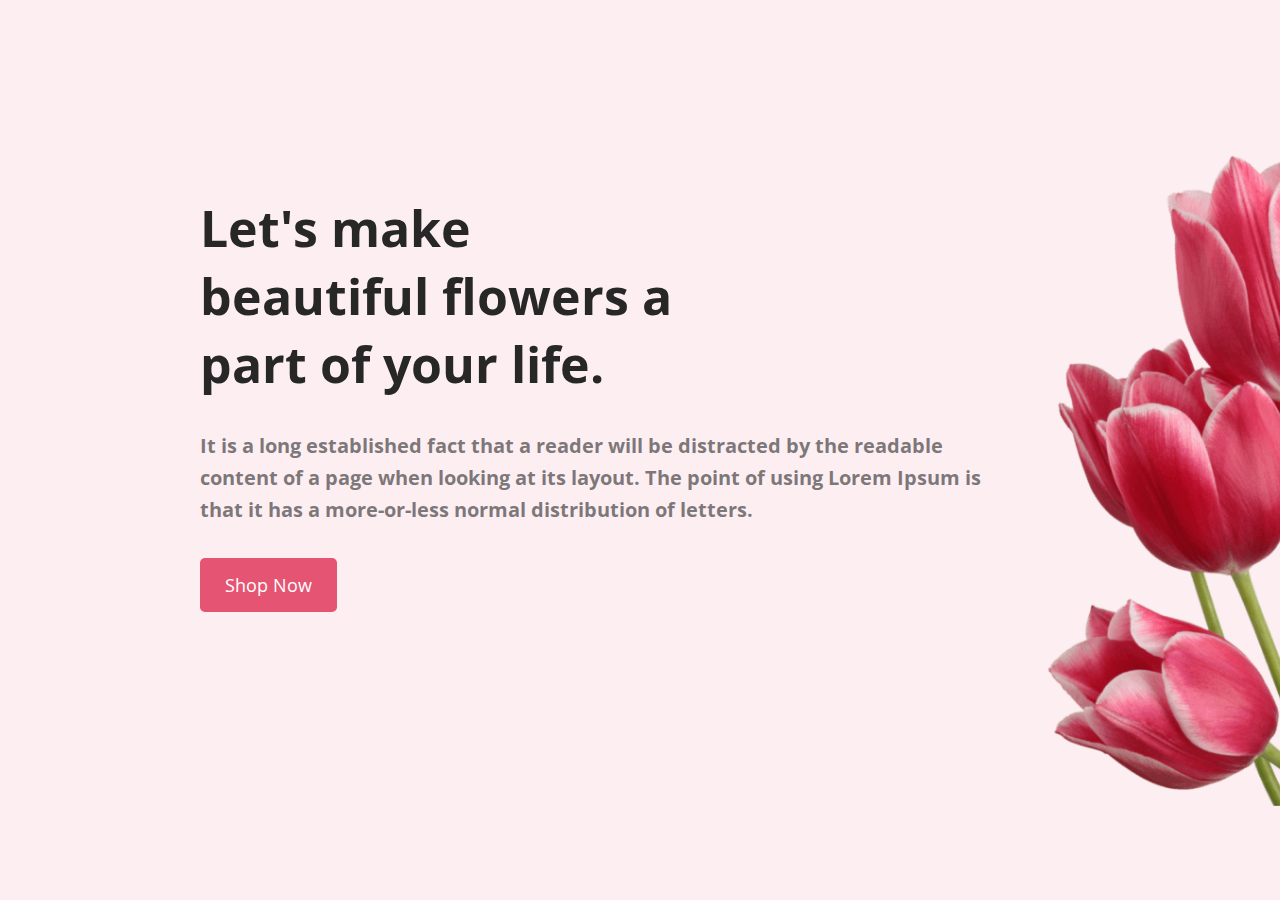
==== index.html @ f92e4cd1 "finished header" ====
<!DOCTYPE html>
<html lang="en">
<head>
    <meta charset="UTF-8">
    <meta name="viewport" content="width=device-width, initial-scale=1.0">
    <title>flower shop</title>
    <!-------css link------->
    <link rel="stylesheet" href="style.css">
    <!----------google font--------->
    <link rel="preconnect" href="https://fonts.googleapis.com">
    <link rel="preconnect" href="https://fonts.gstatic.com" crossorigin>
    <link href="https://fonts.googleapis.com/css2?family=Lato:wght@400;700;900&family=Open+Sans:wght@400;500;700;800&family=Work+Sans:wght@400;500;600;700&display=swap" rel="stylesheet">
</head>
<body>
    <!-------------this is Header sectin------------->
     <header>
       <div class="banner">

           <div class="left-bar">
              <div class="banner-title">
                  <h1>Let's make <br> beautiful flowers a <br> part of your life.</h1>
                  <p class="banner-descrip">
                    It is a long established fact that a reader will be distracted by the readable content of a page when looking at its layout. The point of using Lorem Ipsum is that it has a more-or-less normal distribution of letters.
                  </p>
                  <button class="btn">Shop Now</button>
              </div>
           </div>

           
               <img src="Flower Asset/pngwing 10.png" class="banner-img">
           

       </div>

     </header>
    <!----------------------main section------------->
     <main>

     </main>
   <!-----------------------it's footer-------------->
     <footer>
    
     </footer>
    
</body>
</html>
---- style.css ----
*{
    margin:0;
    padding:0;
    font-family: 'Lato', sans-serif;
    font-family: 'Open Sans', sans-serif;
}
header{
    width: 1820px;
    height: 100vh;
    background: rgba(229, 84, 115, 0.10);
}
.banner{
    display: flex;
    justify-content: space-between;
    align-items: center;
    padding: 0 200px;
}
.banner-title{
    font-size: 25px;
    font-weight: 700;
    color:#272727;
    
}
.banner-descrip{
    font-size: 20px;
    color:#27272799;
    margin-top: 32px;
    margin-bottom:32px;
    line-height: 32px;
}
.btn{
    padding: 15px 25px;
    background-color: #E55473;
    border: none;
    border-radius: 5px;
    font-size: 18px;
    color:#Fff;
}
.banner-img{
    width:600px;
    padding: 50px 0 0 0;
  }
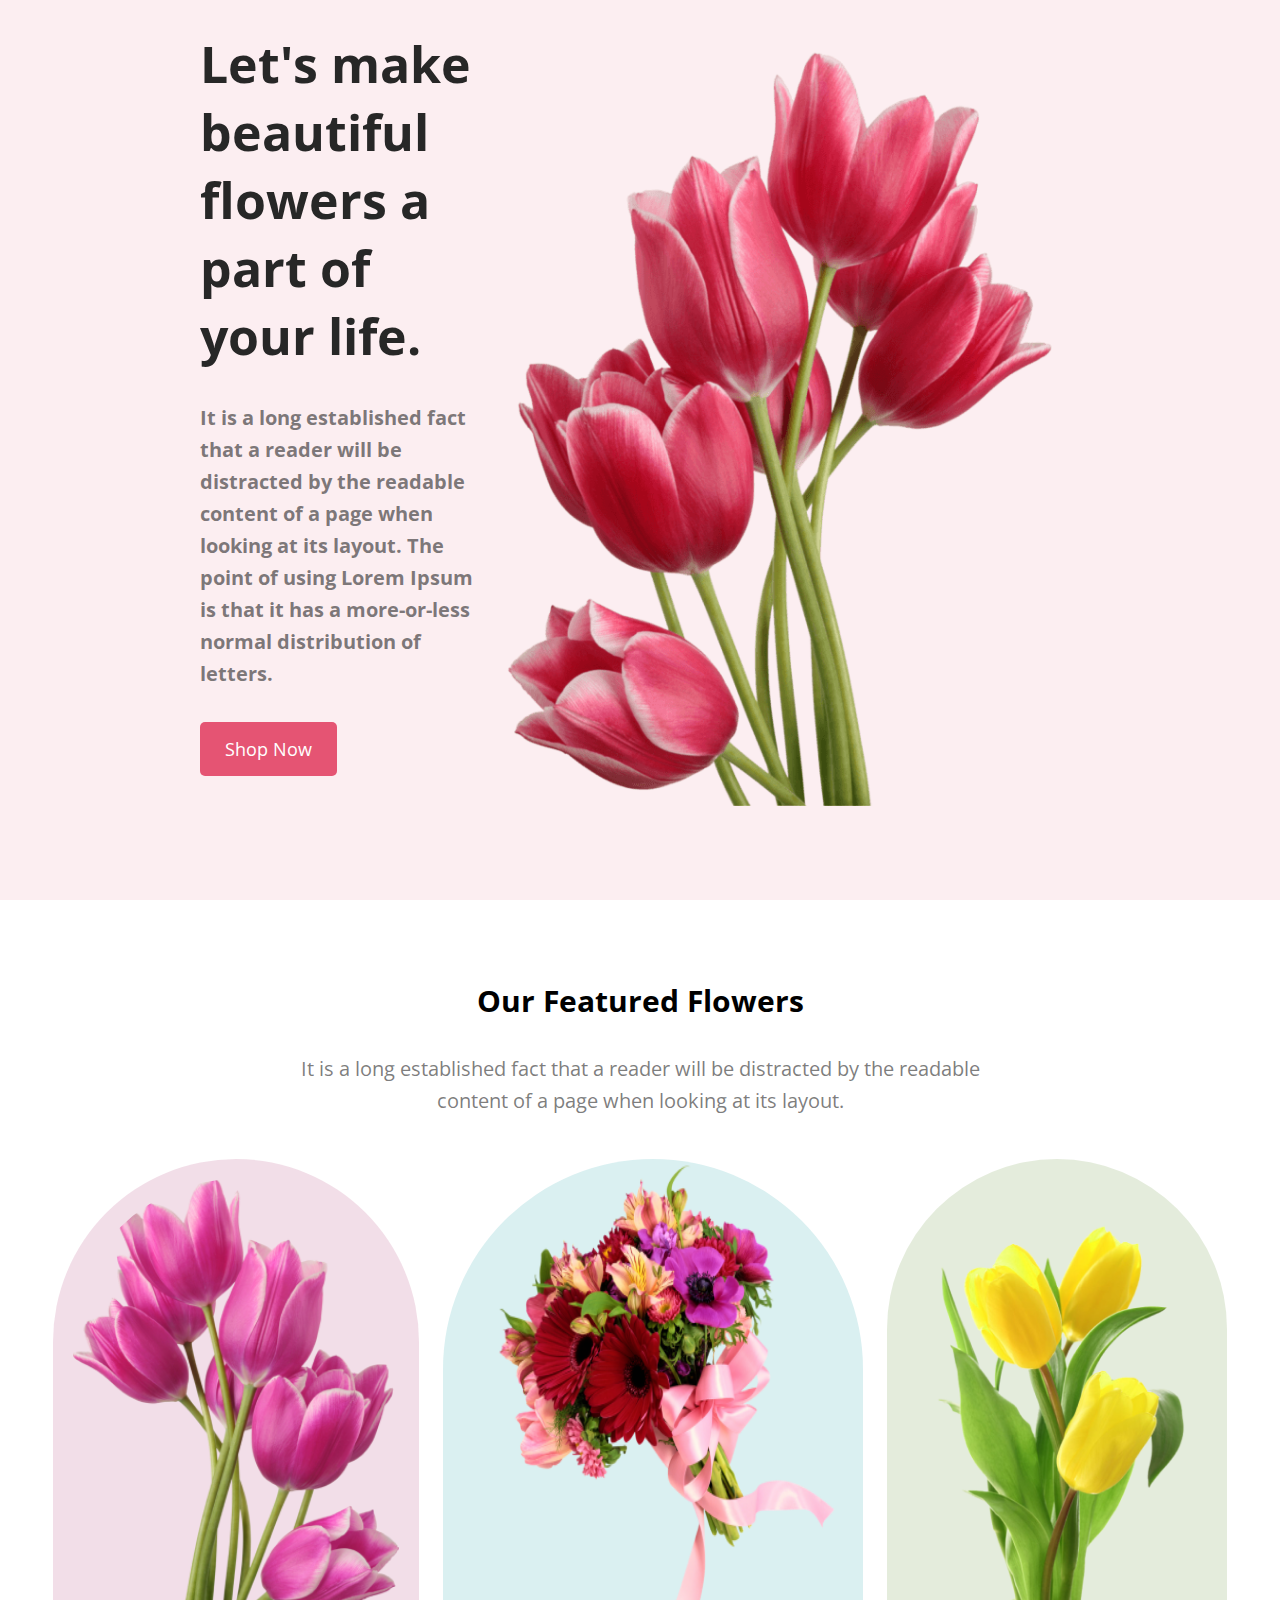
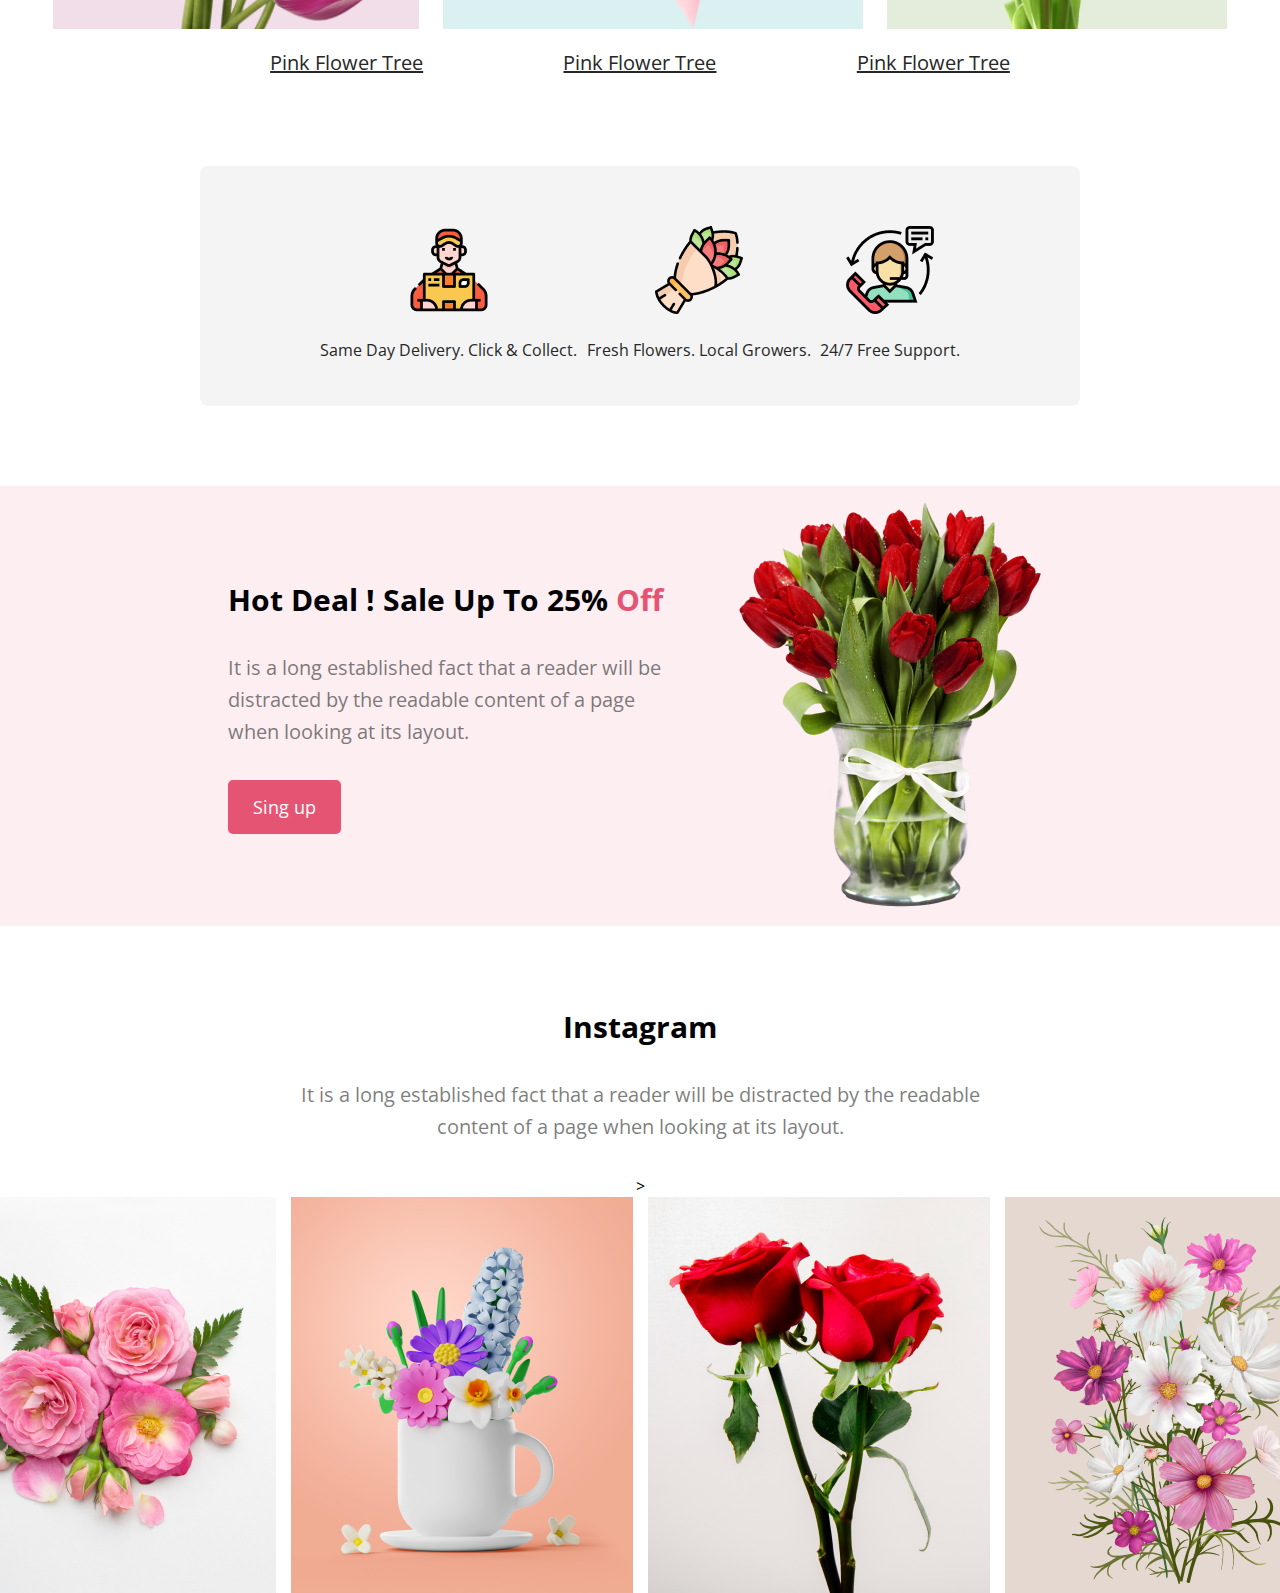
==== commit a950326b: "added instagram section" ====
--- a/index.html
+++ b/index.html
@@ -19,7 +19,7 @@
            <div class="left-bar">
               <div class="banner-title">
                   <h1>Let's make <br> beautiful flowers a <br> part of your life.</h1>
-                  <p class="banner-descrip">
+                  <p class="descrip">
                     It is a long established fact that a reader will be distracted by the readable content of a page when looking at its layout. The point of using Lorem Ipsum is that it has a more-or-less normal distribution of letters.
                   </p>
                   <button class="btn">Shop Now</button>
@@ -35,6 +35,85 @@
      </header>
     <!----------------------main section------------->
      <main>
+        <section class="feature">
+            <div class="feature-bar">
+                <h1 class="title">Our Featured Flowers</h1>
+                <p class="descrip">
+                   It is a long established fact that a reader will be distracted by the readable <br> content of a page when looking at its layout.
+                </p>
+            </div>
+
+            <div class="features">
+             
+                <img src="Flower Asset/pngwing 6.png"   class="features-item-one">
+
+                <img src="Flower Asset/pngwing 5.png"    class="features-item-tow">
+
+                <img src="Flower Asset/pngwing 7.png"   class="features-item-three">
+                
+            </div>
+
+            <div class="ancor">
+                <a href="">Pink Flower Tree</a>
+                <a href="">Pink Flower Tree</a>
+                <a href="">Pink Flower Tree</a>
+            </div>
+            
+        </section>
+
+        <section class="rectungul-box">
+            <div class="rectungule">
+
+                <div class="sub-box">
+                    <div>
+                        <img src="Flower Asset/Group 57.png">
+                        <p class="para">Same Day Delivery. Click & Collect.</p>
+                    </div>
+                    <div>
+                        <img src="Flower Asset/Group 58.png">
+                        <p class="para">Fresh Flowers. Local Growers.</p>
+                    </div>
+                    <div>
+                        <img src="Flower Asset/Group 59.png">
+                        <p class="para">24/7 Free Support.</p>
+                    </div>
+                </div>
+                
+            </div>
+
+        </section>
+
+        <section class="hot">
+             <div class="hot-deal">
+                 <div class="right-bar">
+                    <h1 class="title">Hot Deal ! Sale Up To 25%   <span class="praimery">Off</span> </h1>
+                    <p class="descrip">
+                      It is a long established fact that a reader will be distracted by the readable content of a page when looking at its layout.
+                    </p>
+                    <button class="btn">Sing up</button>
+                 </div>
+                 <img src="Flower Asset/pngwing 8.png">
+             </div>
+             
+        </section>
+
+<!------instragram section------>
+              <section class="insta">
+               <div class="instagram">
+                   <h1 class="title">Instagram</h1>
+                      <p class="descrip">
+                        It is a long established fact that a reader will be distracted by the readable <br> content of a page when looking at its layout.
+                      </p>>
+               </div>
+
+               <div class="img-box">
+                 <img src="Flower Asset/Flower 01.png">
+                 <img src="Flower Asset//Rectangle 5.png">
+                 <img src="Flower Asset/Rectangle 6.png">
+                 <img src="Flower Asset/Rectangle 4.png">
+               </div>
+
+              </section>
 
      </main>
    <!-----------------------it's footer-------------->
--- a/style.css
+++ b/style.css
@@ -5,10 +5,10 @@
     font-family: 'Open Sans', sans-serif;
 }
 header{
-    width: 1820px;
+    width: 100vw;
     height: 100vh;
     background: rgba(229, 84, 115, 0.10);
-}
+ }
 .banner{
     display: flex;
     justify-content: space-between;
@@ -21,7 +21,7 @@
     color:#272727;
     
 }
-.banner-descrip{
+.descrip{
     font-size: 20px;
     color:#27272799;
     margin-top: 32px;
@@ -39,4 +39,110 @@
 .banner-img{
     width:600px;
     padding: 50px 0 0 0;
-  }+  }
+
+/*------------main section------------*/
+
+.feature{
+    margin-top: 80px;
+}
+.feature-bar{
+    text-align: center;
+}
+.title{
+    font-size: 30px;
+    margin-bottom: 15px;
+}
+
+.features{
+    display: flex;
+    justify-content: center;
+    padding: 10px 200px;
+    gap: 24px;
+}
+
+.features-item-one{
+    border-radius: 300px 300px 0px 0px;
+    background: rgba(167, 33, 98, 0.15);
+    padding: 20px 20px 0 20px;
+    width: 380px;
+    height: 450px;
+}
+
+.features-item-tow{
+    border-radius: 300px 300px 0px 0px;
+    background: rgba(5, 151, 160, 0.15);
+    padding-left: 40px;
+    width: 380px;
+    height: 470px;
+}
+
+.features-item-three{
+    border-radius: 300px 300px 0px 0px;
+    background: rgba(71, 125, 17, 0.15); 
+    padding: 20px 20px 0 20px;
+    width: 380px;
+    height: 450px;
+}
+
+.ancor{
+    display: flex;
+    text-align: center;
+    padding: 10px 200px;
+    justify-content: space-around;
+}
+.ancor a{
+    color:#272727;
+    font-size: 20px;
+}
+
+.rectungul-box{
+    margin-top: 80px;
+}
+.rectungule{
+    border-radius: 8px;
+    background: rgba(39, 39, 39, 0.05);
+    
+    margin:10px 200px;
+    
+}
+.sub-box{
+    display: flex;
+    justify-content: space-between;
+    padding: 60px 120px 45px;
+}
+.sub-box div{
+    text-align: center;
+}
+.para{
+    margin-top: 20px;
+    color:#272727;
+}
+.hot{
+    margin-top: 80px;
+    background: rgba(229, 84, 115, 0.10);
+}
+.hot-deal{
+    display: flex;
+    justify-content: space-around;
+    padding: 10px 200px;
+    align-items: center;
+}
+.right-bar{
+    width: 450px;
+
+}
+.praimery{
+  color:#E55473;
+}
+.insta{
+ margin-top: 80px;
+}
+.instagram{
+ text-align: center;
+}
+.img-box{
+    display: flex;
+    justify-content: center;
+    gap:15px;
+}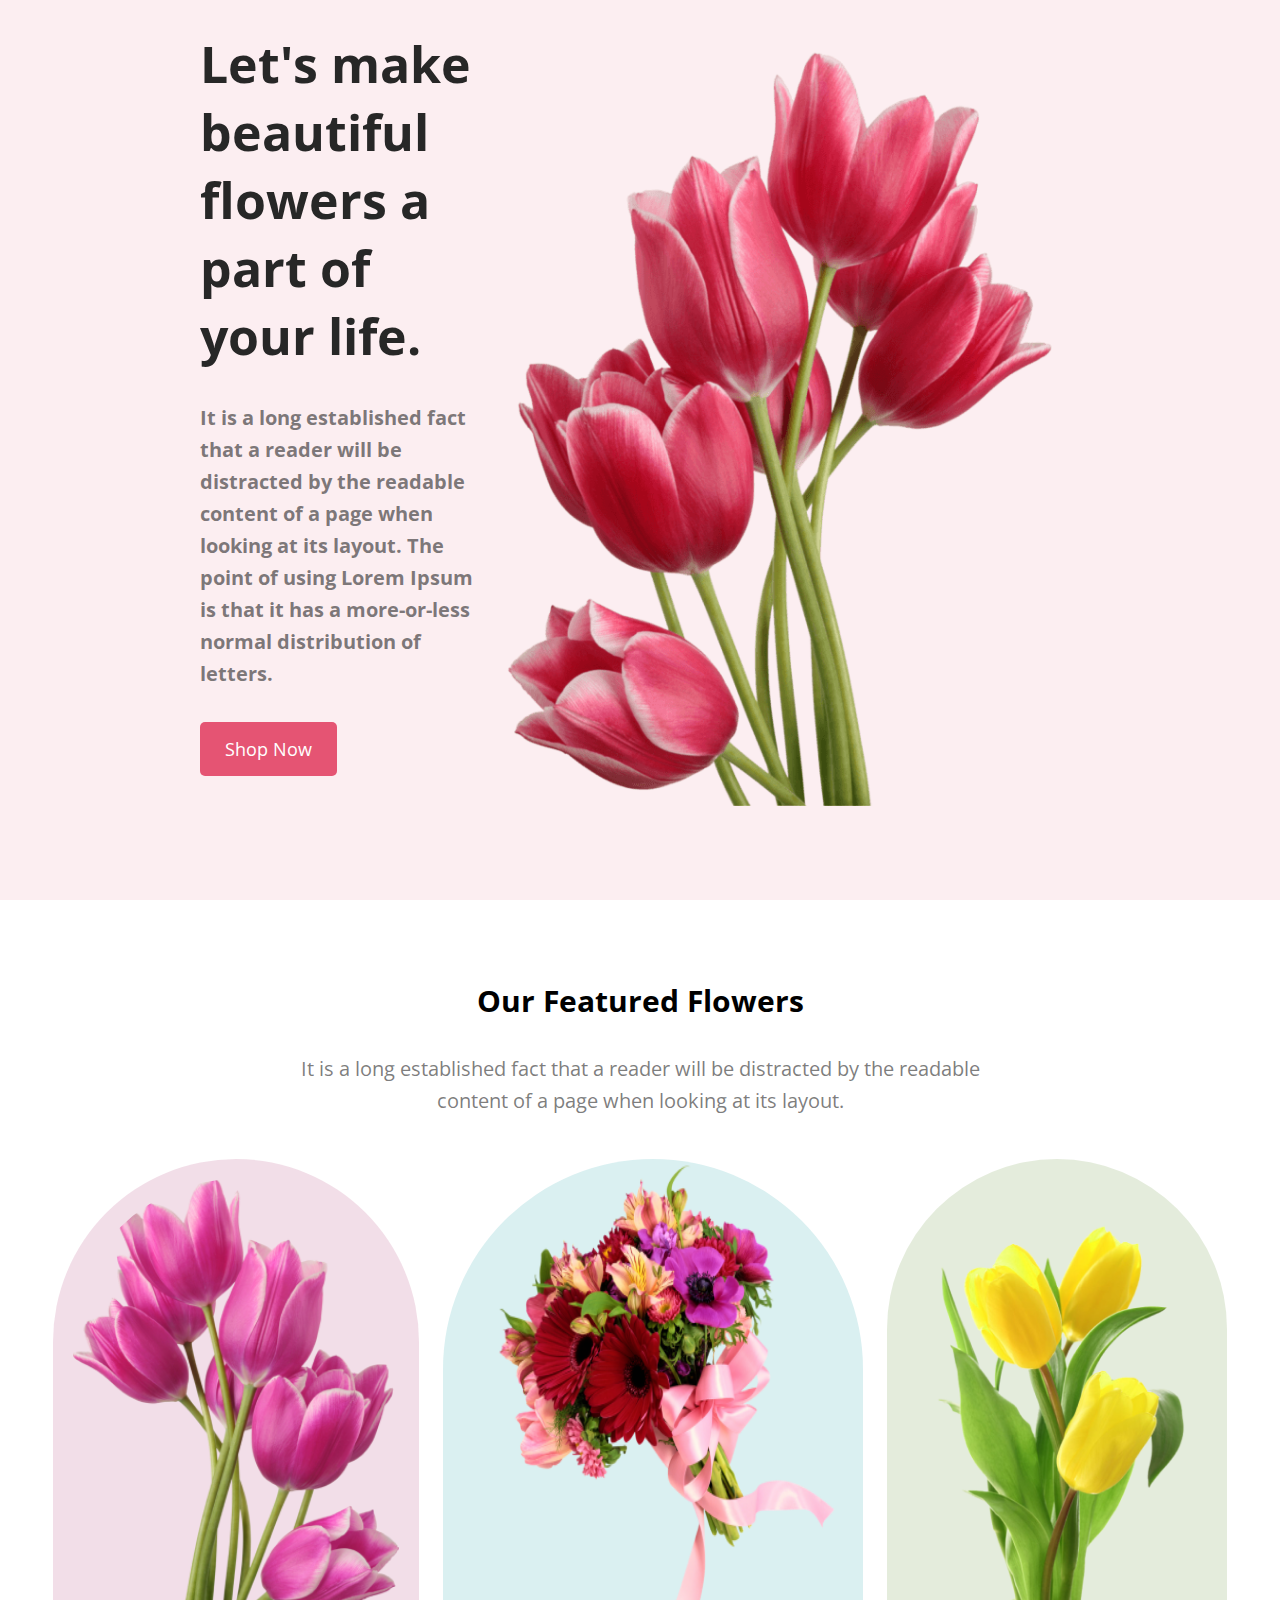
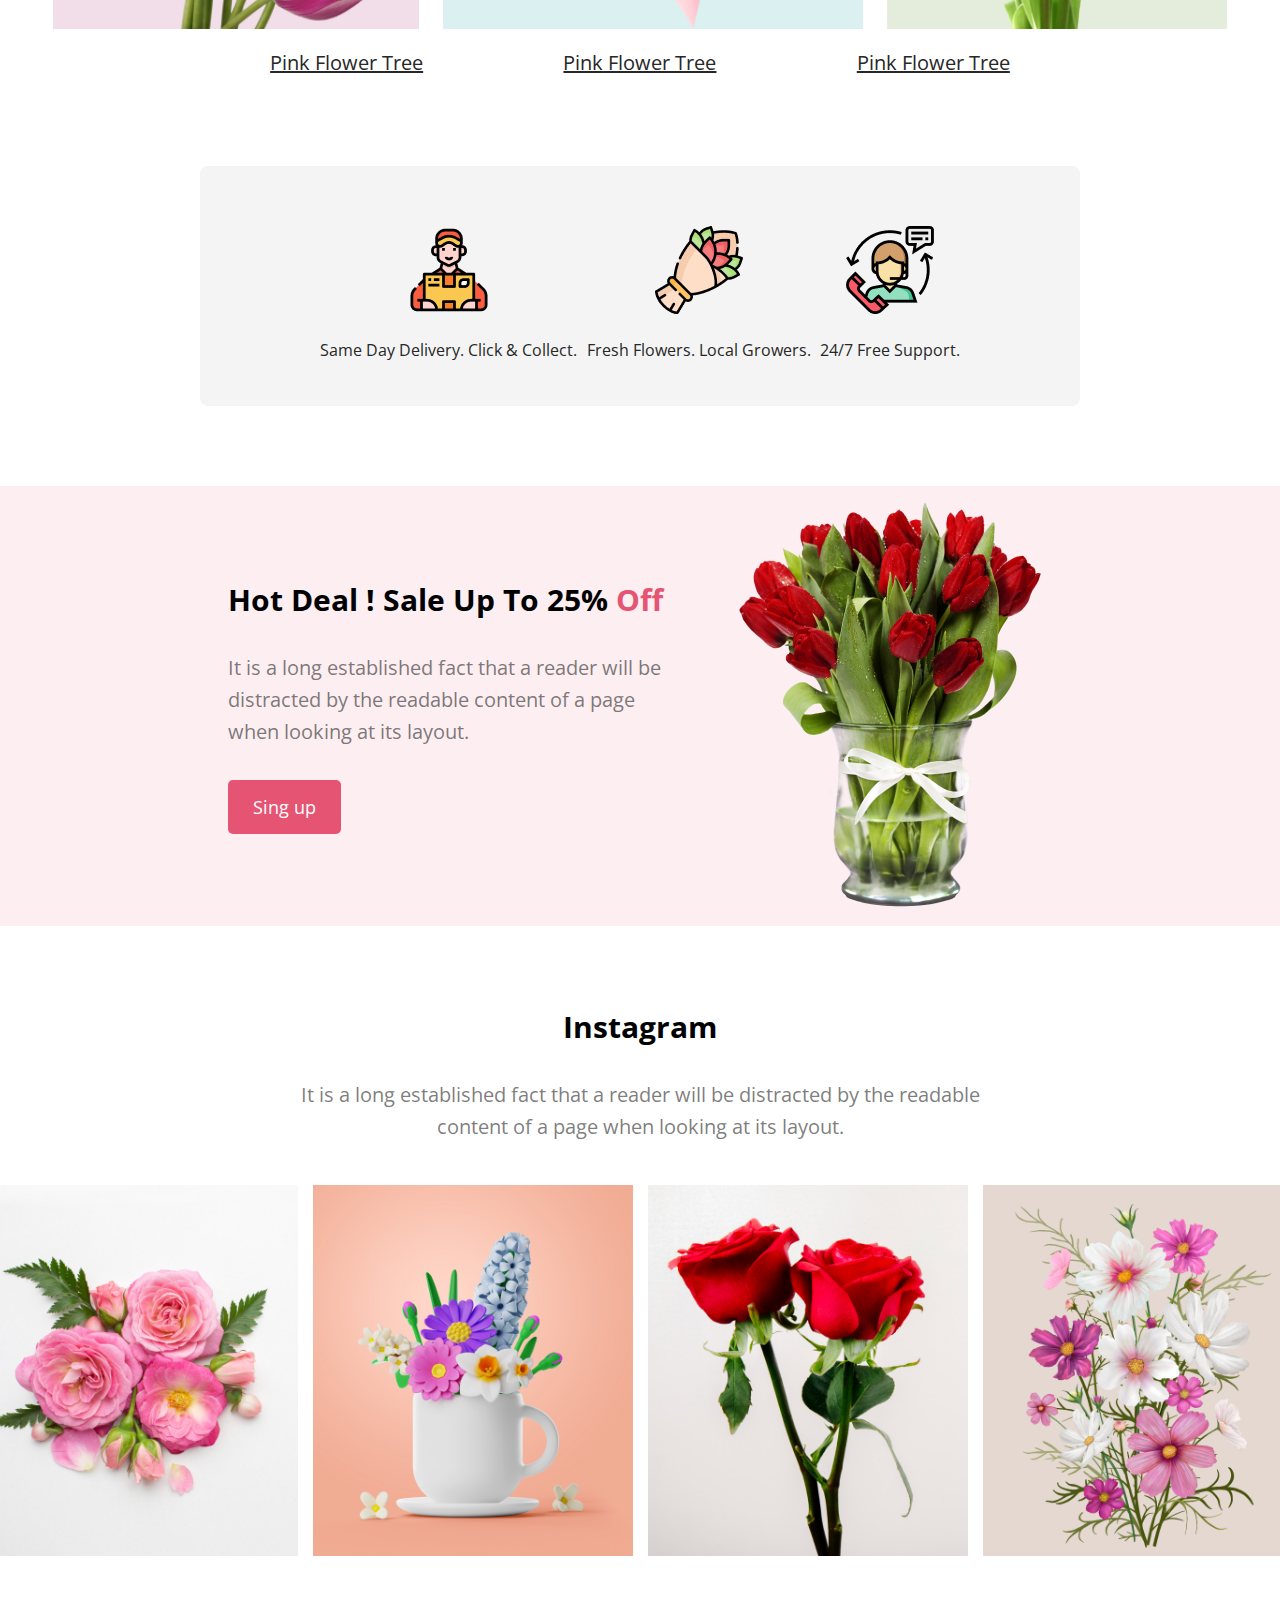
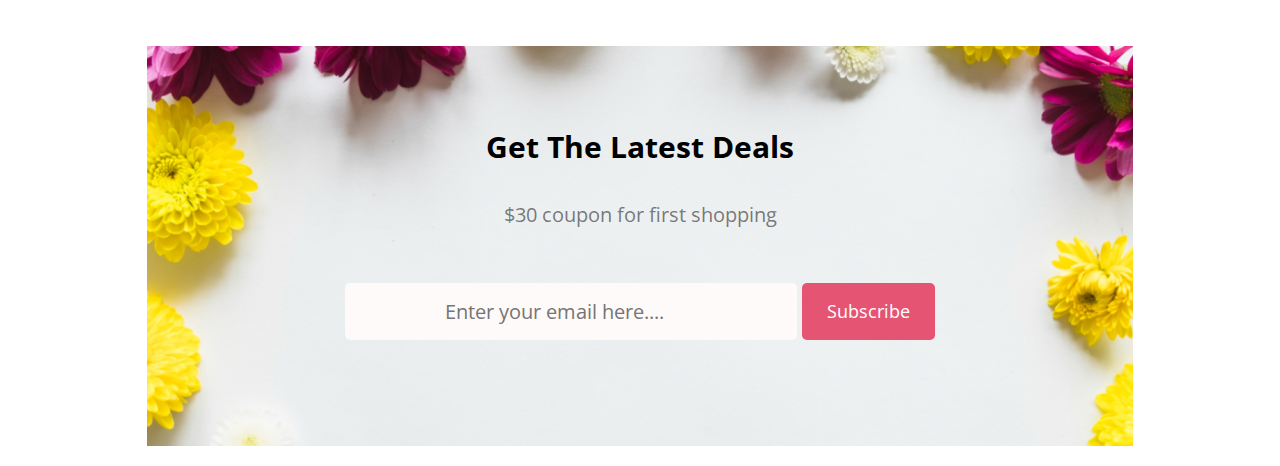
==== commit 61475c12: "added subscribe section" ====
--- a/index.html
+++ b/index.html
@@ -103,7 +103,7 @@
                    <h1 class="title">Instagram</h1>
                       <p class="descrip">
                         It is a long established fact that a reader will be distracted by the readable <br> content of a page when looking at its layout.
-                      </p>>
+                      </p>
                </div>
 
                <div class="img-box">
@@ -115,6 +115,26 @@
 
               </section>
 
+
+        <section class="subscribe">
+            <div class="subs">
+                <div class="latest">
+                       <h1 class="title">Get The Latest Deals</h1>
+                       <p class="descrip">
+                        $30 coupon for first shopping
+                       </p>
+                </div>
+
+                <div class="input-group">
+                    <input type="email" placeholder="Enter your email here....">
+                    <button class="btn" type="submit">Subscribe</button>
+                </div>
+               
+            </div>
+
+
+        </section>
+
      </main>
    <!-----------------------it's footer-------------->
      <footer>
--- a/style.css
+++ b/style.css
@@ -144,5 +144,39 @@
 .img-box{
     display: flex;
     justify-content: center;
+    padding: 10px 200px;
     gap:15px;
+}
+.img-box img{
+    width: 320px;
+}
+
+.subscribe{
+    margin-top: 80px;
+}
+.subs{
+    width: 77%;
+    height: 400px;
+    background-image: url('./Flower Asset/Rectangle 9.png') ;
+    background-repeat: no-repeat;
+    background-position: center;
+    background-size: cover;
+    margin: 20px auto;
+}
+.latest{
+    padding:80px 20px 20px;
+    text-align: center;
+}
+.input-group{
+  display: flex;
+  gap: 5px;
+  justify-content: center;
+}
+.input-group input{
+  background-color: #fffafa;
+  padding: 15px 100px;
+  font-size: 20px;
+  color:#272727;
+  border: none;
+  border-radius: 5px;
 }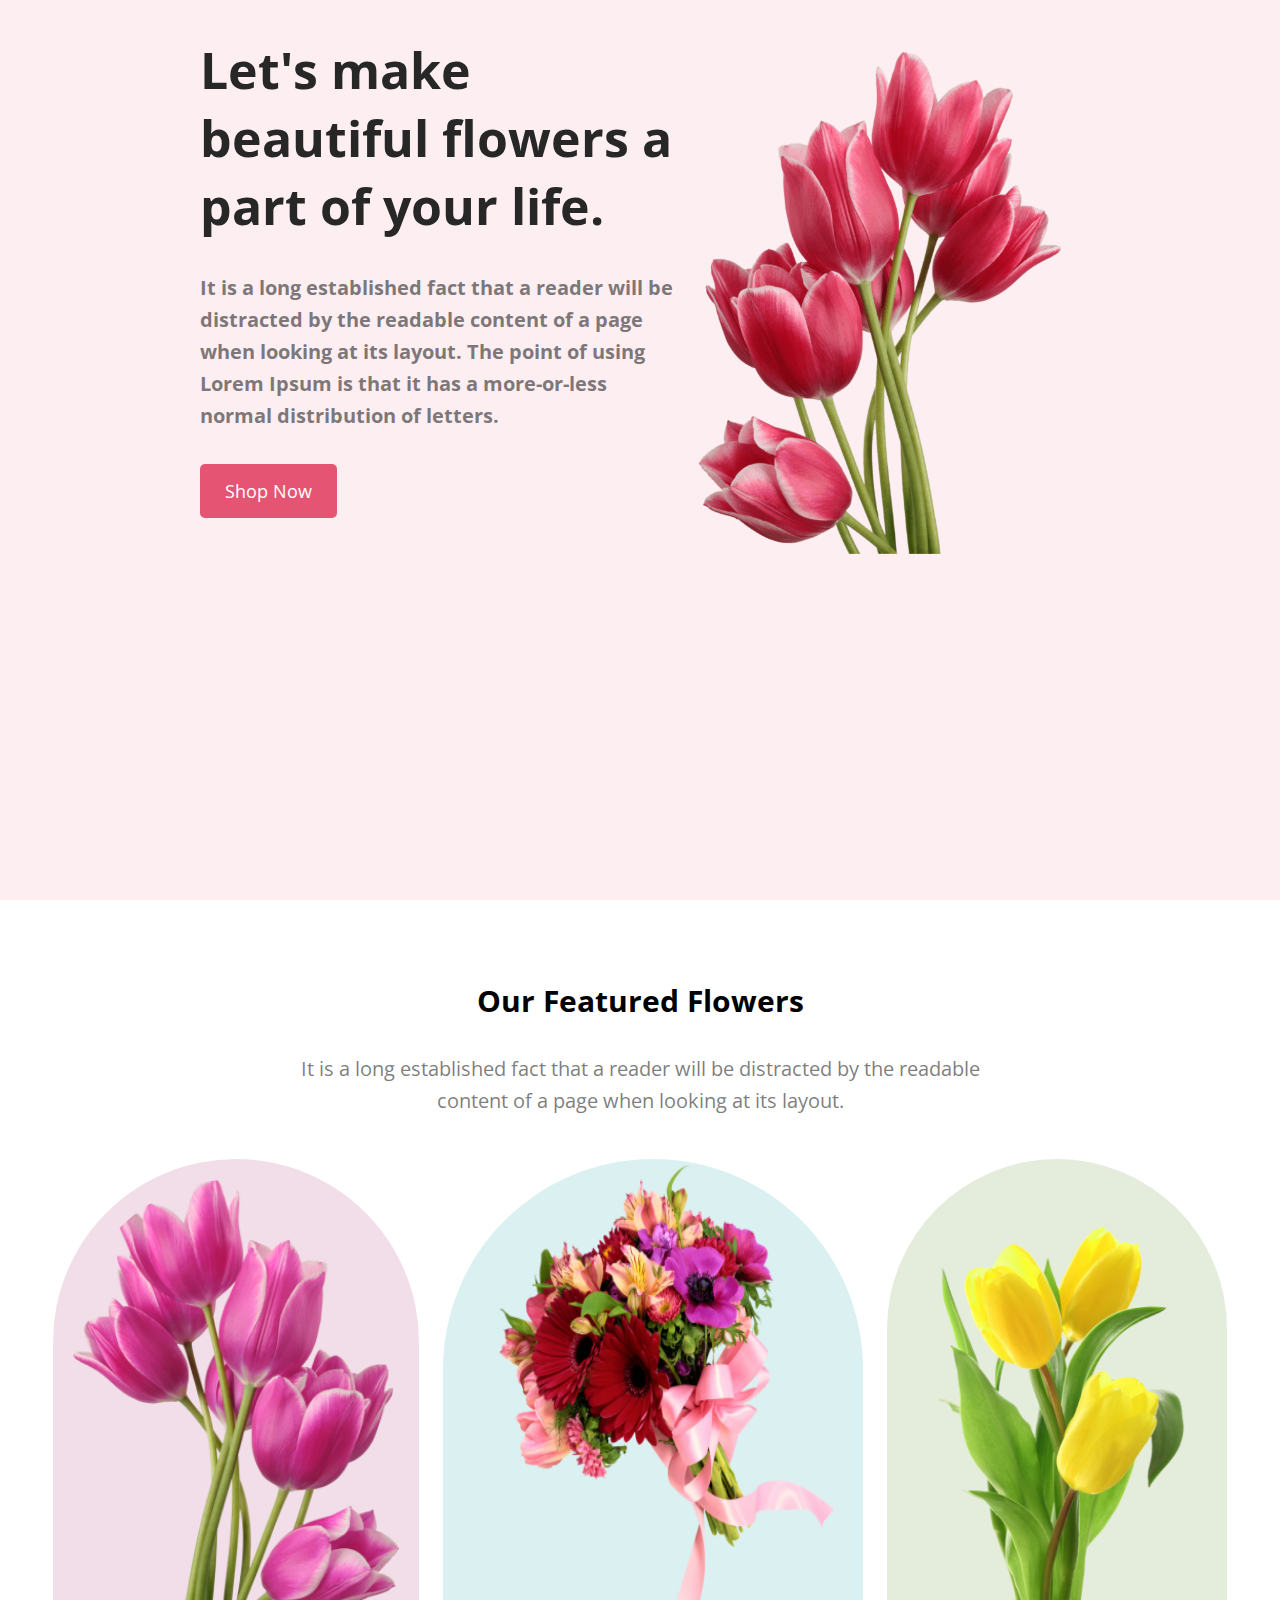
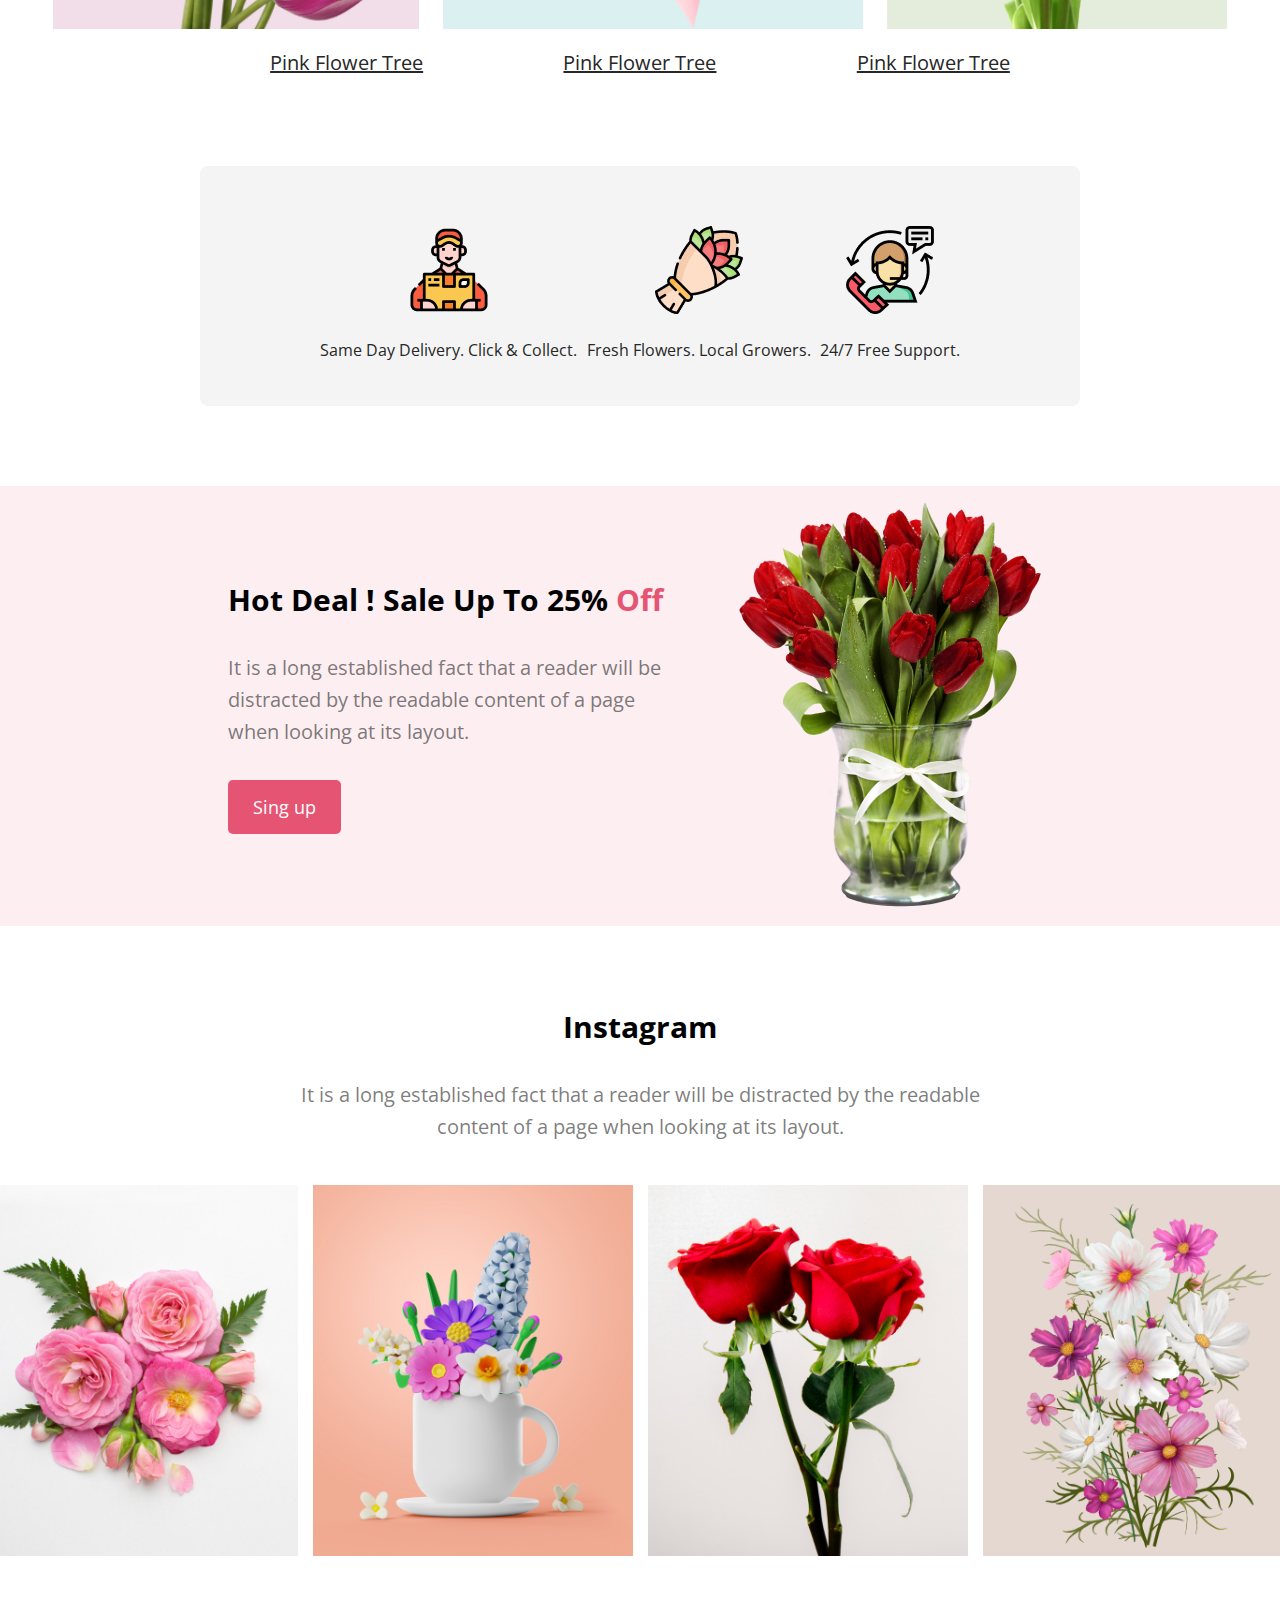
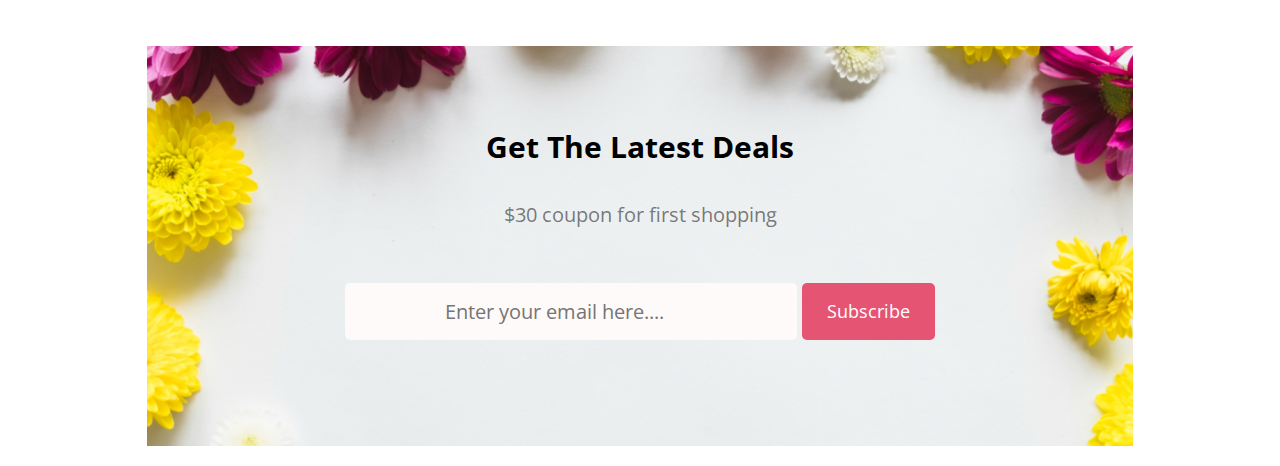
==== commit 0f4e1e64: "review" ====
--- a/index.html
+++ b/index.html
@@ -16,7 +16,7 @@
      <header>
        <div class="banner">
 
-           <div class="left-bar">
+           
               <div class="banner-title">
                   <h1>Let's make <br> beautiful flowers a <br> part of your life.</h1>
                   <p class="descrip">
@@ -24,7 +24,7 @@
                   </p>
                   <button class="btn">Shop Now</button>
               </div>
-           </div>
+           
 
            
                <img src="Flower Asset/pngwing 10.png" class="banner-img">
@@ -98,22 +98,22 @@
         </section>
 
 <!------instragram section------>
-              <section class="insta">
-               <div class="instagram">
-                   <h1 class="title">Instagram</h1>
-                      <p class="descrip">
-                        It is a long established fact that a reader will be distracted by the readable <br> content of a page when looking at its layout.
-                      </p>
-               </div>
+<section class="insta">
+    <div class="instagram">
+        <h1 class="title">Instagram</h1>
+           <p class="descrip">
+             It is a long established fact that a reader will be distracted by the readable <br> content of a page when looking at its layout.
+           </p>
+    </div>
 
-               <div class="img-box">
-                 <img src="Flower Asset/Flower 01.png">
-                 <img src="Flower Asset//Rectangle 5.png">
-                 <img src="Flower Asset/Rectangle 6.png">
-                 <img src="Flower Asset/Rectangle 4.png">
-               </div>
+    <div class="img-box">
+      <img src="Flower Asset/Flower 01.png">
+      <img src="Flower Asset//Rectangle 5.png">
+      <img src="Flower Asset/Rectangle 6.png">
+      <img src="Flower Asset/Rectangle 4.png">
+    </div>
 
-              </section>
+   </section>
 
 
         <section class="subscribe">
--- a/style.css
+++ b/style.css
@@ -10,6 +10,7 @@
     background: rgba(229, 84, 115, 0.10);
  }
 .banner{
+   
     display: flex;
     justify-content: space-between;
     align-items: center;
@@ -37,7 +38,7 @@
     color:#Fff;
 }
 .banner-img{
-    width:600px;
+    width:400px;
     padding: 50px 0 0 0;
   }
 
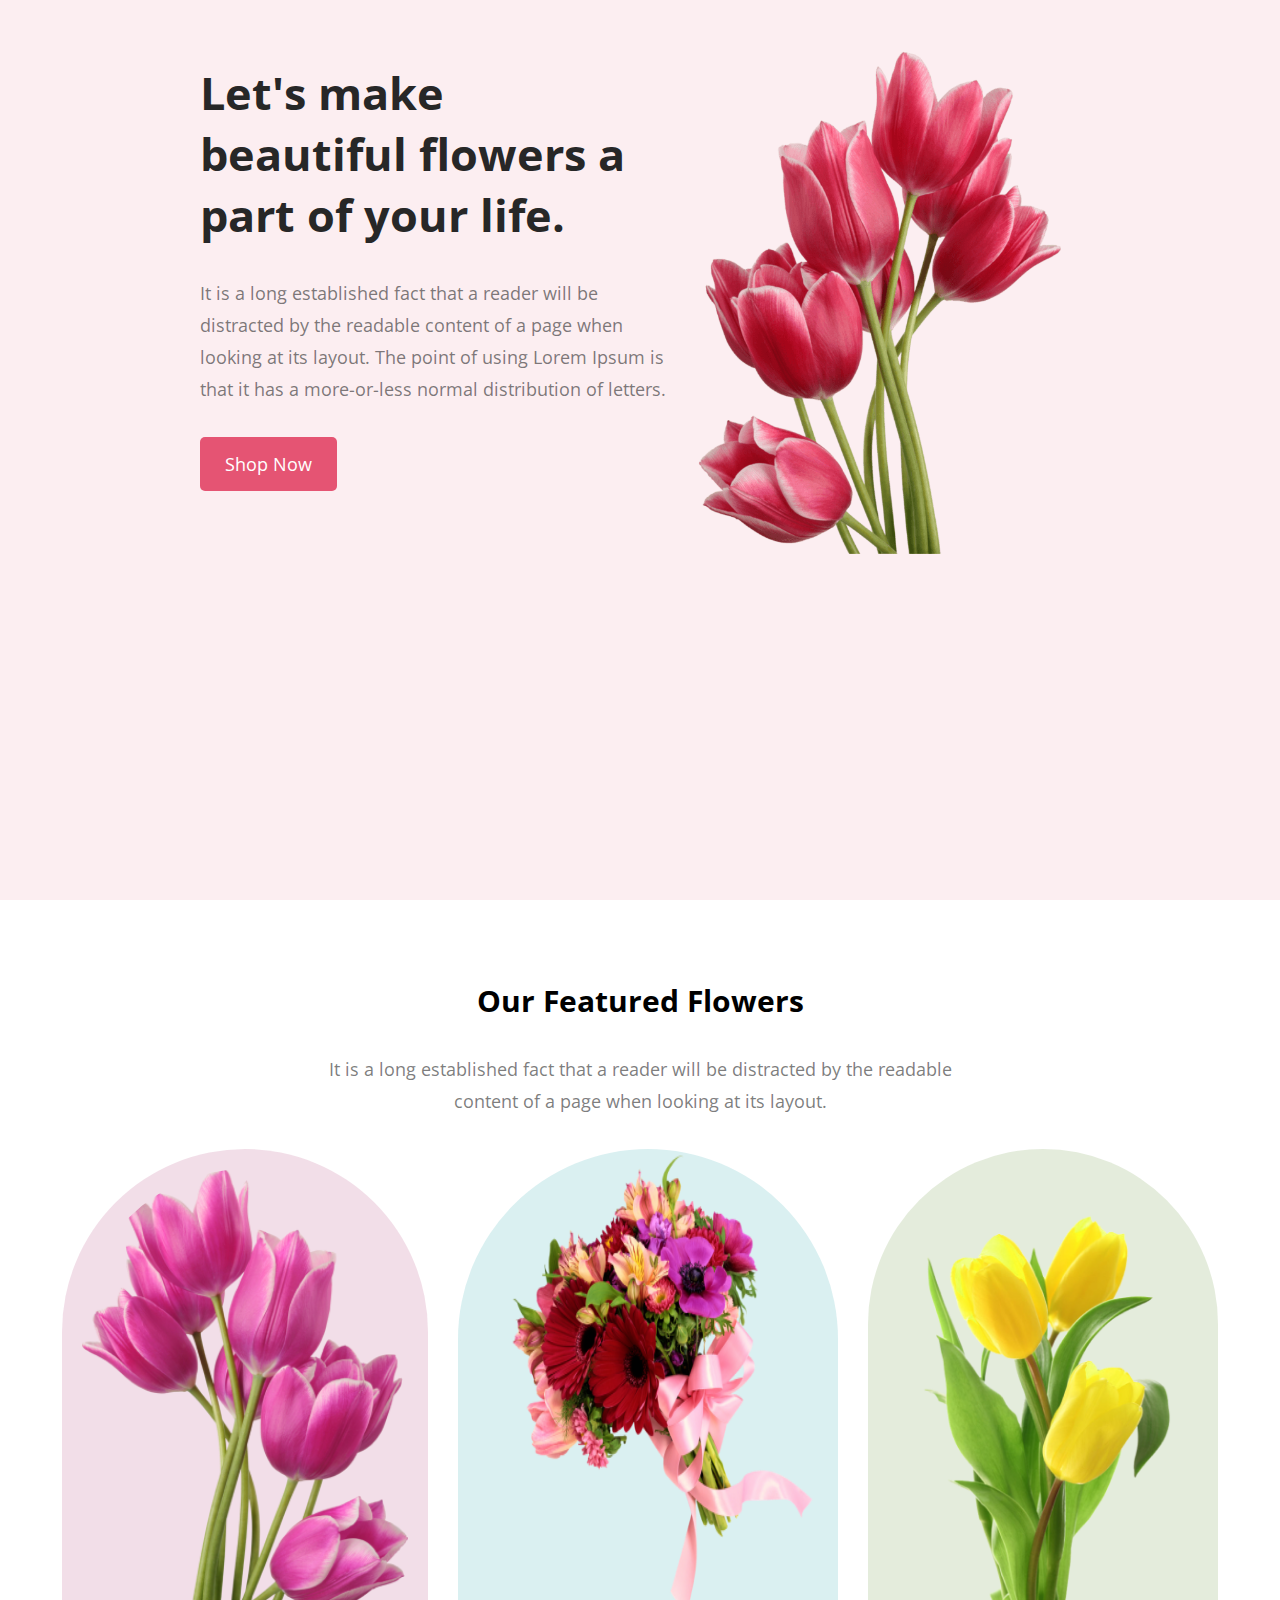
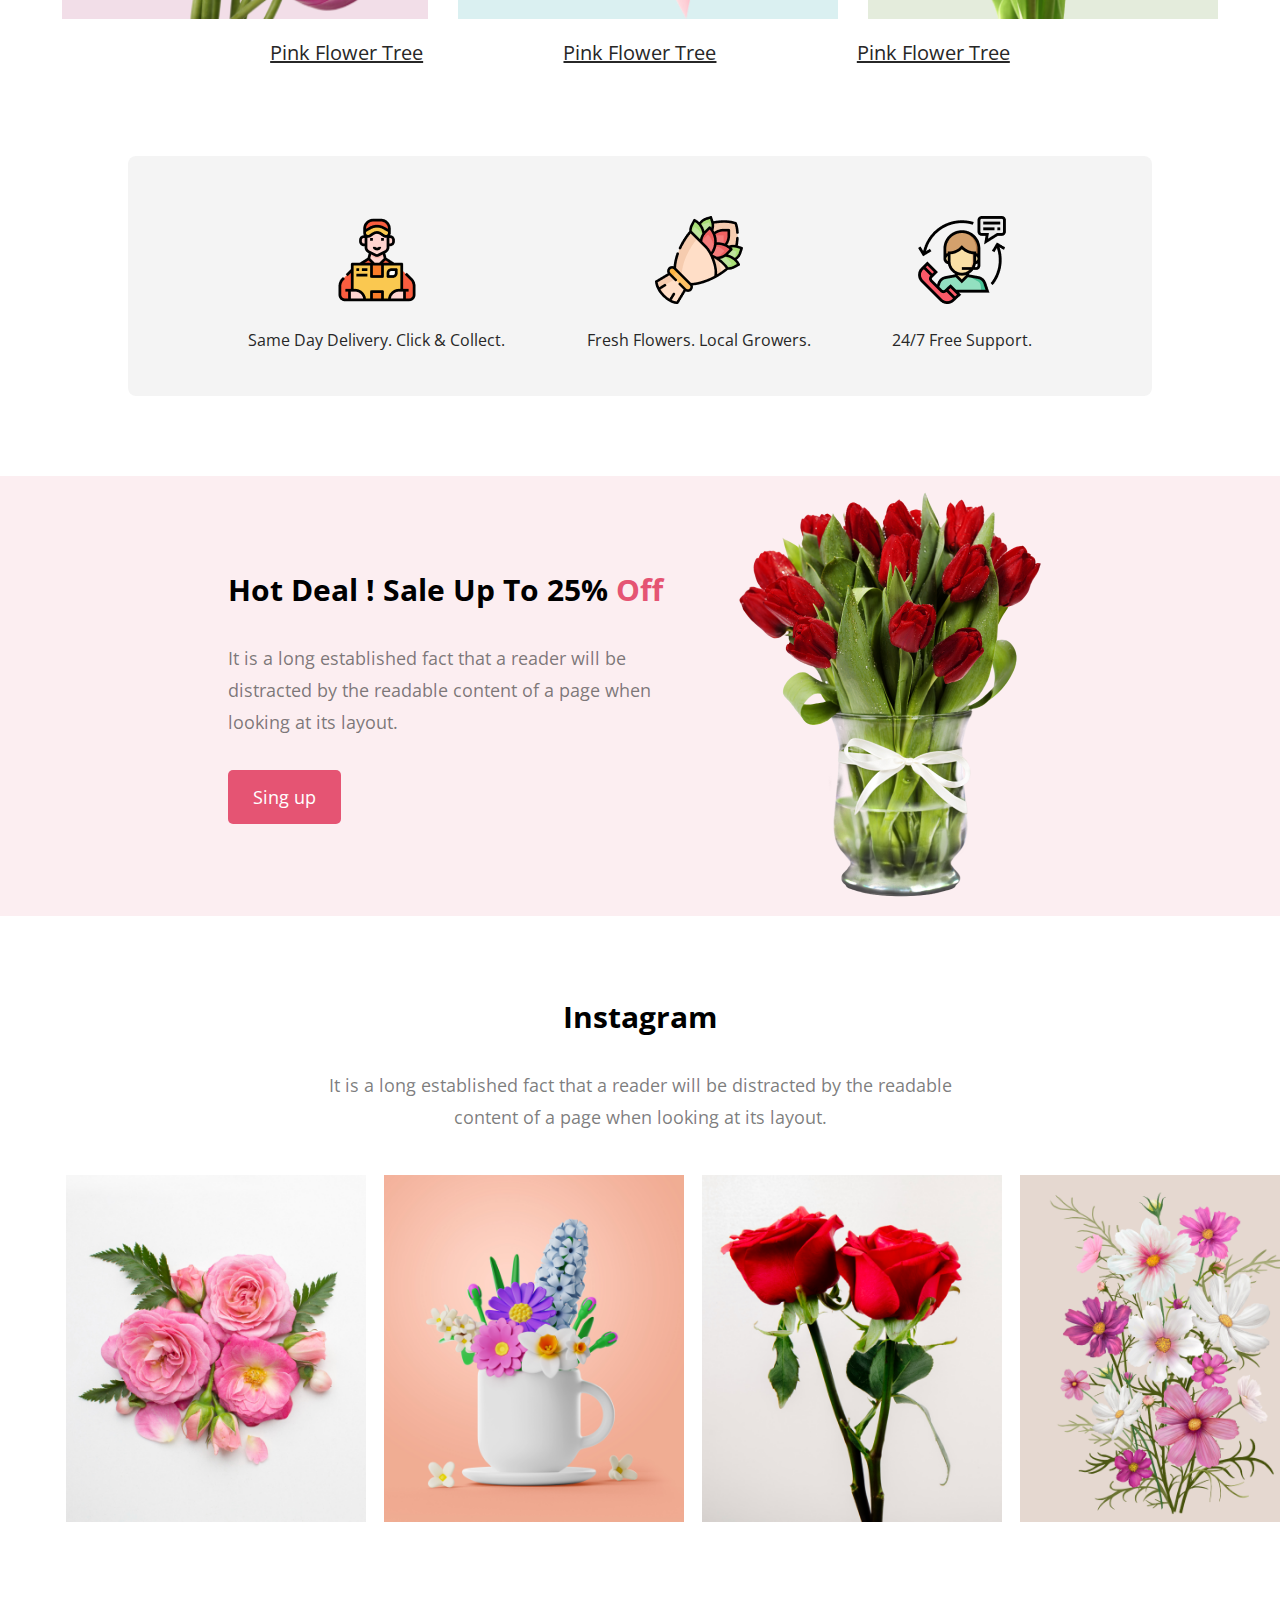
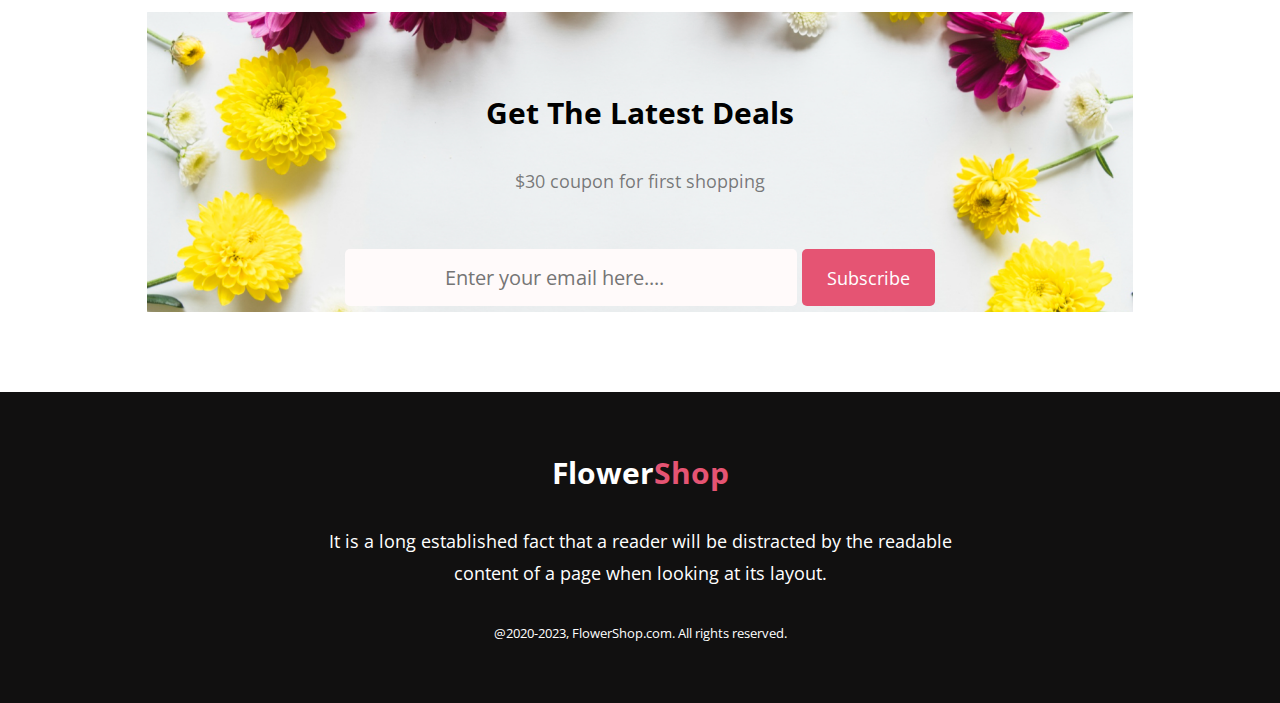
==== commit 403c5c2c: "compilete" ====
--- a/index.html
+++ b/index.html
@@ -138,6 +138,17 @@
      </main>
    <!-----------------------it's footer-------------->
      <footer>
+
+        <div class="foot">
+              <h2 class="title">
+                Flower<span class="praimery">Shop</span></h2>
+                
+                <p class="descrip foot-desc">
+                    It is a long established fact that a reader will be distracted by the readable <br> content of a page when looking at its layout.
+                </p>
+
+                <small>@2020-2023, FlowerShop.com. All rights reserved. </small>
+        </div>
     
      </footer>
     
--- a/style.css
+++ b/style.css
@@ -5,7 +5,7 @@
     font-family: 'Open Sans', sans-serif;
 }
 header{
-    width: 100vw;
+    width:100vw;
     height: 100vh;
     background: rgba(229, 84, 115, 0.10);
  }
@@ -17,13 +17,15 @@
     padding: 0 200px;
 }
 .banner-title{
-    font-size: 25px;
+    width: 500px;
+}
+.banner-title h1{
+    font-size: 45px;
     font-weight: 700;
     color:#272727;
-    
 }
 .descrip{
-    font-size: 20px;
+    font-size: 18px;
     color:#27272799;
     margin-top: 32px;
     margin-bottom:32px;
@@ -41,6 +43,7 @@
     width:400px;
     padding: 50px 0 0 0;
   }
+  
 
 /*------------main section------------*/
 
@@ -56,17 +59,18 @@
 }
 
 .features{
-    display: flex;
+    width: 80%;
+    display: flex; 
     justify-content: center;
-    padding: 10px 200px;
-    gap: 24px;
+    gap: 30px;
+    margin:10px auto;
 }
 
 .features-item-one{
     border-radius: 300px 300px 0px 0px;
     background: rgba(167, 33, 98, 0.15);
     padding: 20px 20px 0 20px;
-    width: 380px;
+    width: 340px;
     height: 450px;
 }
 
@@ -74,15 +78,15 @@
     border-radius: 300px 300px 0px 0px;
     background: rgba(5, 151, 160, 0.15);
     padding-left: 40px;
-    width: 380px;
+    width: 340px;
     height: 470px;
 }
 
 .features-item-three{
     border-radius: 300px 300px 0px 0px;
     background: rgba(71, 125, 17, 0.15); 
-    padding: 20px 20px 0 20px;
-    width: 380px;
+    padding: 20px 25px 0 25px;
+    width: 340px;
     height: 450px;
 }
 
@@ -103,8 +107,8 @@
 .rectungule{
     border-radius: 8px;
     background: rgba(39, 39, 39, 0.05);
-    
-    margin:10px 200px;
+    width: 80%;
+    margin:10px auto;
     
 }
 .sub-box{
@@ -143,13 +147,15 @@
  text-align: center;
 }
 .img-box{
+    width: 77%;
     display: flex;
     justify-content: center;
     padding: 10px 200px;
-    gap:15px;
+    gap:18px;
+    margin: 0 auto;
 }
 .img-box img{
-    width: 320px;
+    width: 300px;
 }
 
 .subscribe{
@@ -157,7 +163,7 @@
 }
 .subs{
     width: 77%;
-    height: 400px;
+    height: 300px;
     background-image: url('./Flower Asset/Rectangle 9.png') ;
     background-repeat: no-repeat;
     background-position: center;
@@ -180,4 +186,17 @@
   color:#272727;
   border: none;
   border-radius: 5px;
+}
+
+footer{
+    margin-top: 80px;
+    background-color: #111010;
+    color:#fff;
+    padding: 60px 10px;
+}
+.foot-desc{
+    color:#fff;
+}
+.foot{
+    text-align: center;
 }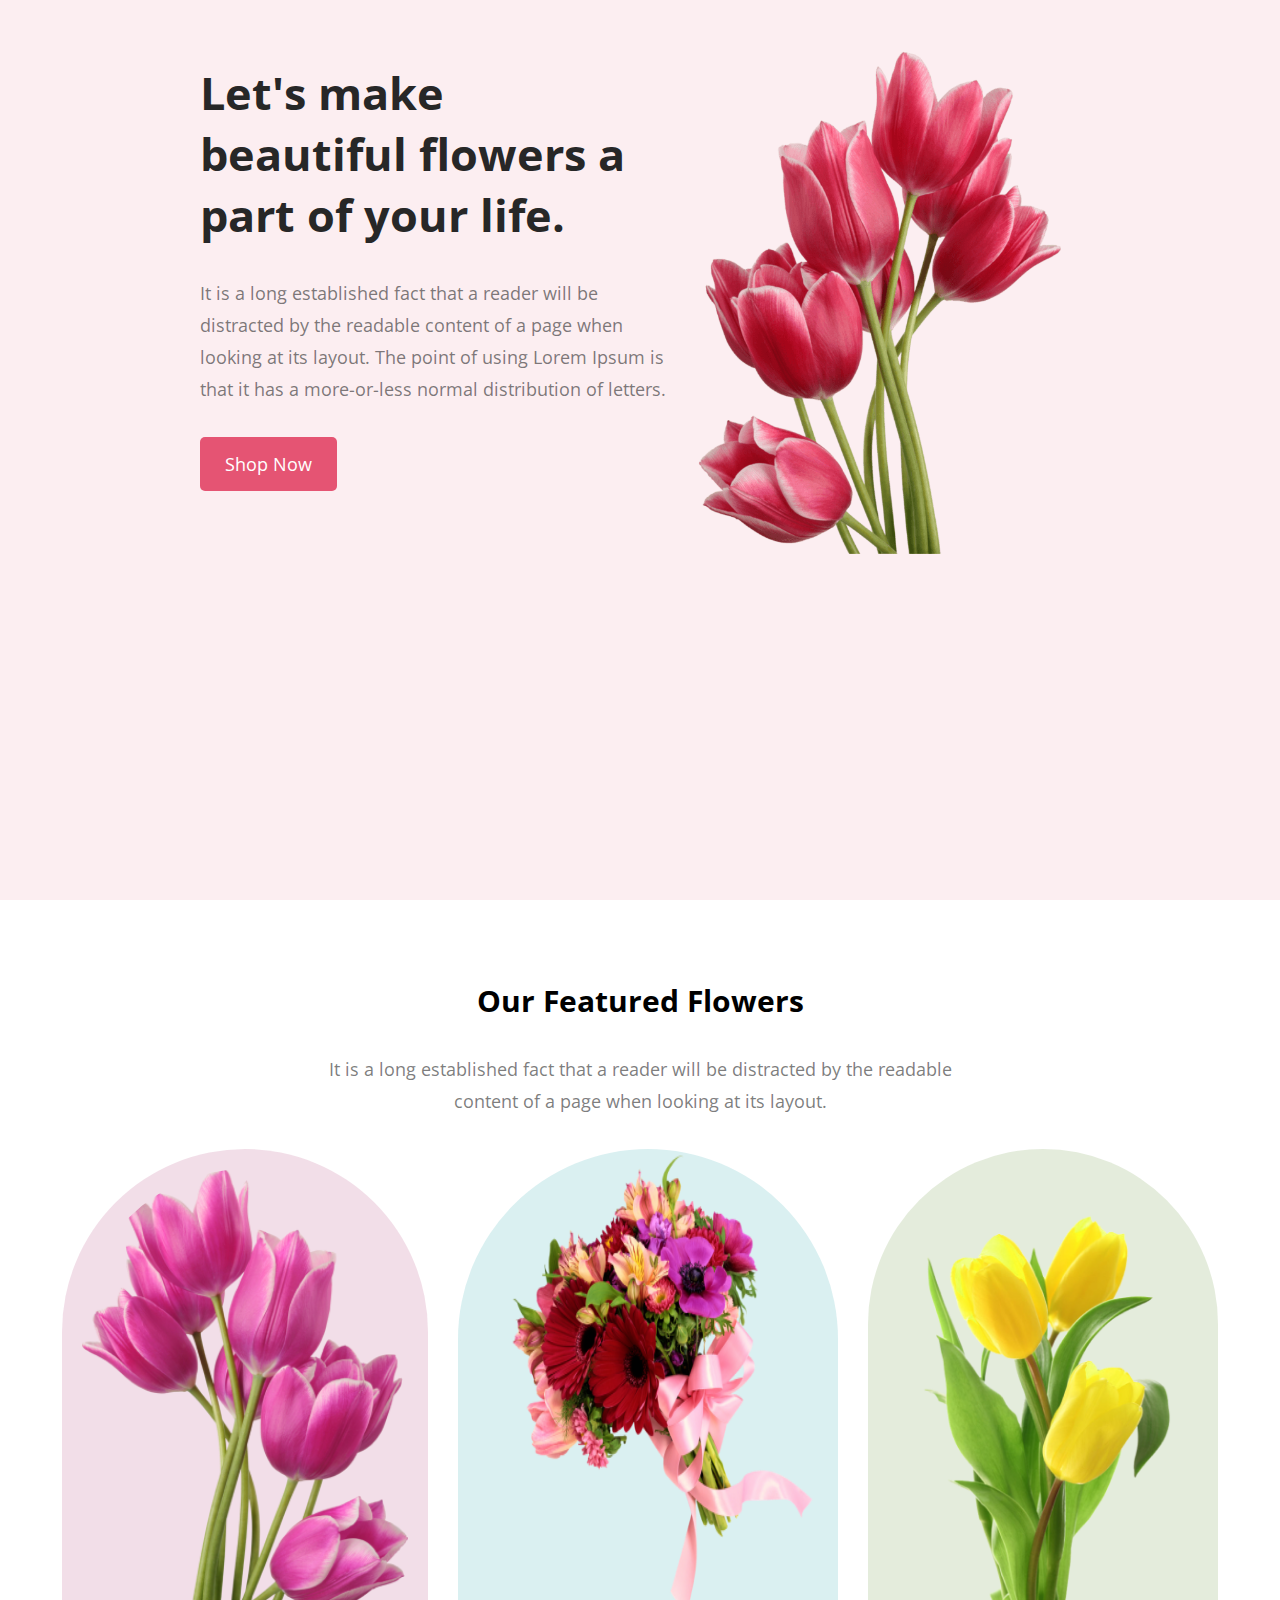
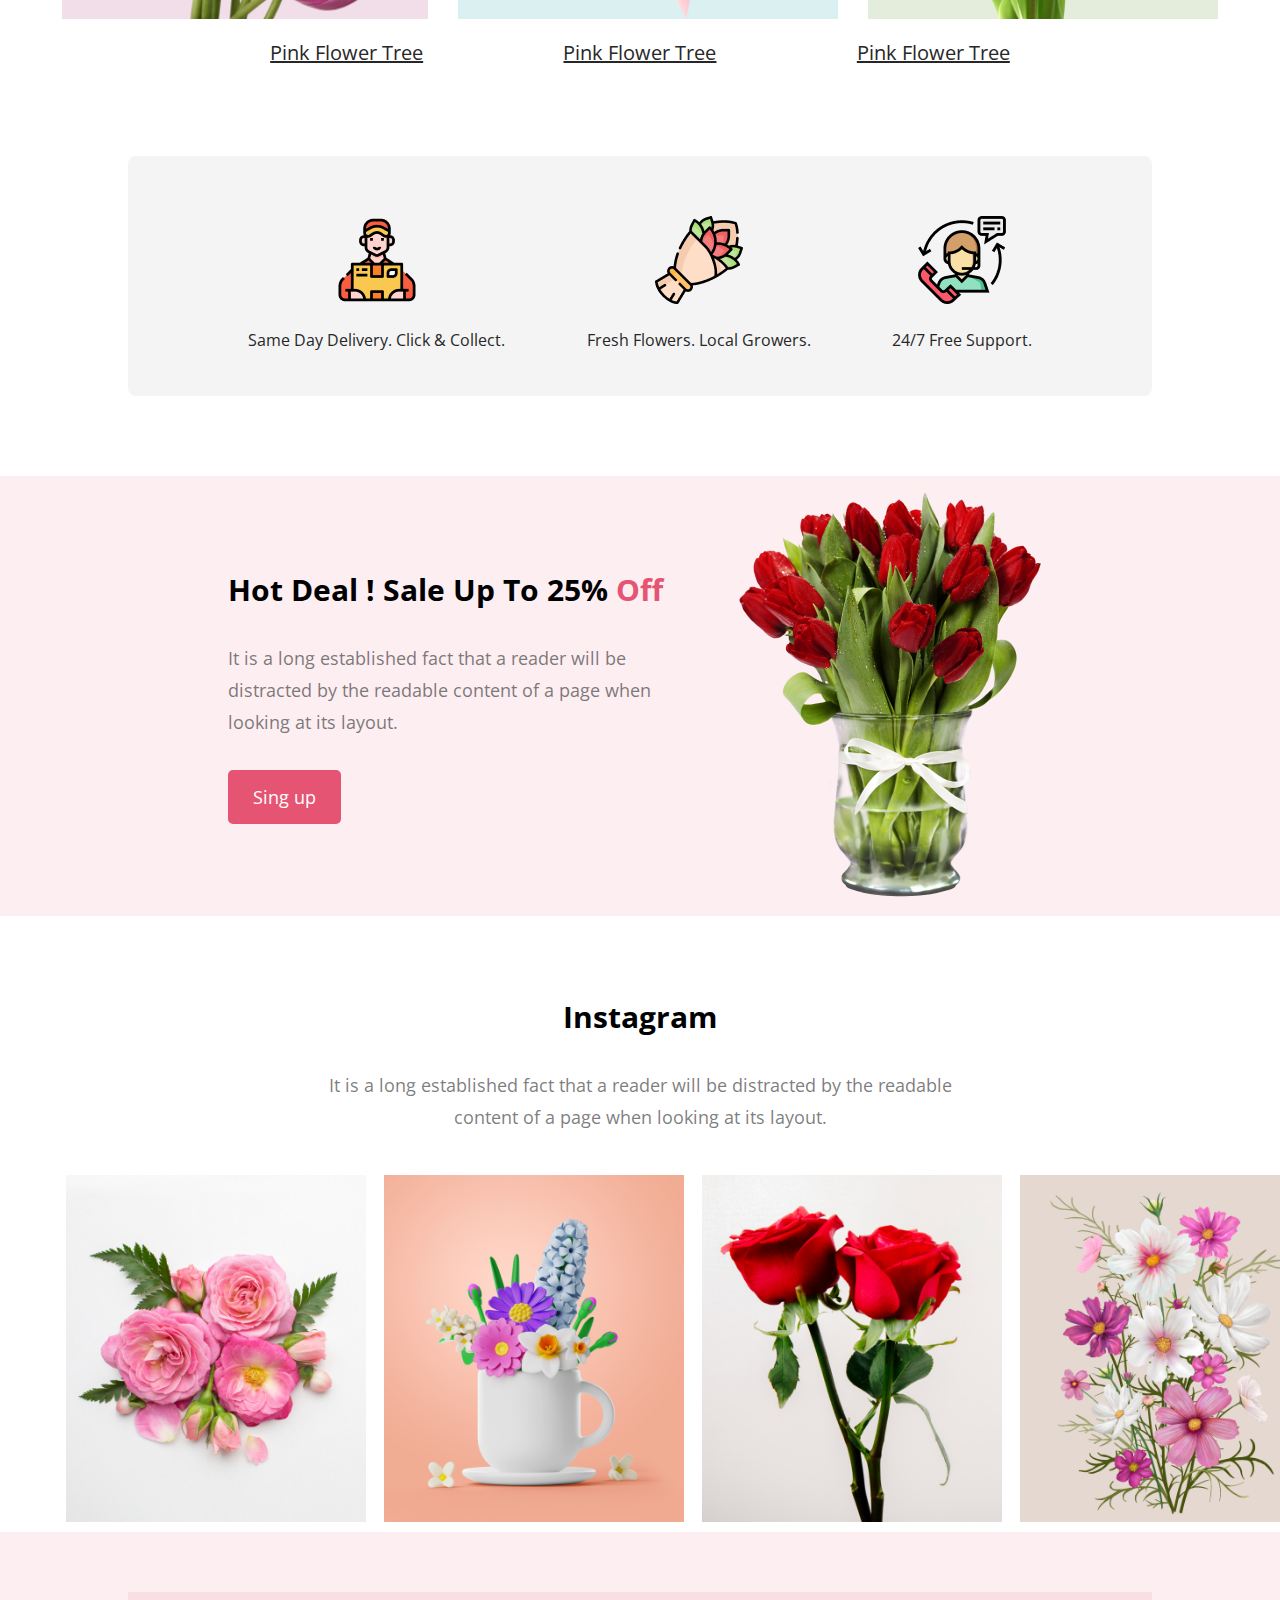
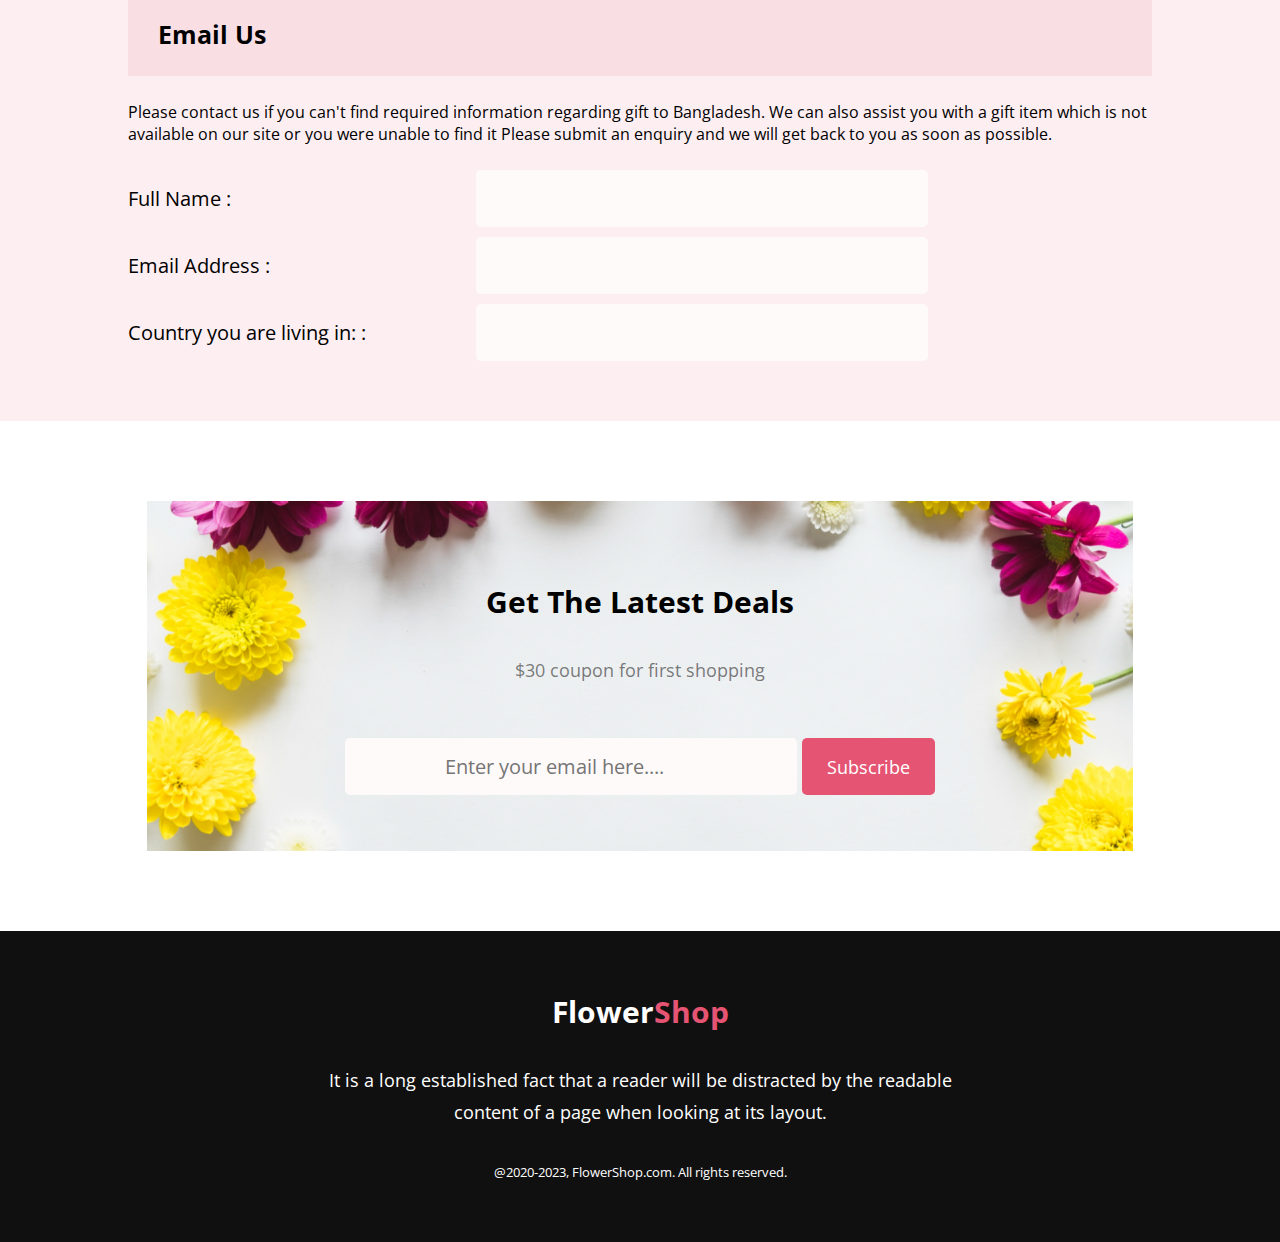
==== commit b12d04a2: "added contact" ====
--- a/index.html
+++ b/index.html
@@ -1,5 +1,6 @@
 <!DOCTYPE html>
 <html lang="en">
+
 <head>
     <meta charset="UTF-8">
     <meta name="viewport" content="width=device-width, initial-scale=1.0">
@@ -9,48 +10,54 @@
     <!----------google font--------->
     <link rel="preconnect" href="https://fonts.googleapis.com">
     <link rel="preconnect" href="https://fonts.gstatic.com" crossorigin>
-    <link href="https://fonts.googleapis.com/css2?family=Lato:wght@400;700;900&family=Open+Sans:wght@400;500;700;800&family=Work+Sans:wght@400;500;600;700&display=swap" rel="stylesheet">
+    <link
+        href="https://fonts.googleapis.com/css2?family=Lato:wght@400;700;900&family=Open+Sans:wght@400;500;700;800&family=Work+Sans:wght@400;500;600;700&display=swap"
+        rel="stylesheet">
 </head>
+
 <body>
     <!-------------this is Header sectin------------->
-     <header>
-       <div class="banner">
-
-           
-              <div class="banner-title">
-                  <h1>Let's make <br> beautiful flowers a <br> part of your life.</h1>
-                  <p class="descrip">
-                    It is a long established fact that a reader will be distracted by the readable content of a page when looking at its layout. The point of using Lorem Ipsum is that it has a more-or-less normal distribution of letters.
-                  </p>
-                  <button class="btn">Shop Now</button>
-              </div>
-           
-
-           
-               <img src="Flower Asset/pngwing 10.png" class="banner-img">
-           
-
-       </div>
-
-     </header>
+    <header>
+        <div class="banner">
+
+
+            <div class="banner-title">
+                <h1>Let's make <br> beautiful flowers a <br> part of your life.</h1>
+                <p class="descrip">
+                    It is a long established fact that a reader will be distracted by the readable content of a page
+                    when looking at its layout. The point of using Lorem Ipsum is that it has a more-or-less normal
+                    distribution of letters.
+                </p>
+                <button class="btn">Shop Now</button>
+            </div>
+
+
+
+            <img src="Flower Asset/pngwing 10.png" class="banner-img">
+
+
+        </div>
+
+    </header>
     <!----------------------main section------------->
-     <main>
+    <main>
         <section class="feature">
             <div class="feature-bar">
                 <h1 class="title">Our Featured Flowers</h1>
                 <p class="descrip">
-                   It is a long established fact that a reader will be distracted by the readable <br> content of a page when looking at its layout.
+                    It is a long established fact that a reader will be distracted by the readable <br> content of a
+                    page when looking at its layout.
                 </p>
             </div>
 
             <div class="features">
-             
-                <img src="Flower Asset/pngwing 6.png"   class="features-item-one">
-
-                <img src="Flower Asset/pngwing 5.png"    class="features-item-tow">
-
-                <img src="Flower Asset/pngwing 7.png"   class="features-item-three">
-                
+
+                <img src="Flower Asset/pngwing 6.png" class="features-item-one">
+
+                <img src="Flower Asset/pngwing 5.png" class="features-item-tow">
+
+                <img src="Flower Asset/pngwing 7.png" class="features-item-three">
+
             </div>
 
             <div class="ancor">
@@ -58,7 +65,7 @@
                 <a href="">Pink Flower Tree</a>
                 <a href="">Pink Flower Tree</a>
             </div>
-            
+
         </section>
 
         <section class="rectungul-box">
@@ -78,79 +85,128 @@
                         <p class="para">24/7 Free Support.</p>
                     </div>
                 </div>
-                
+
             </div>
 
         </section>
 
         <section class="hot">
-             <div class="hot-deal">
-                 <div class="right-bar">
-                    <h1 class="title">Hot Deal ! Sale Up To 25%   <span class="praimery">Off</span> </h1>
+            <div class="hot-deal">
+                <div class="right-bar">
+                    <h1 class="title">Hot Deal ! Sale Up To 25% <span class="praimery">Off</span> </h1>
                     <p class="descrip">
-                      It is a long established fact that a reader will be distracted by the readable content of a page when looking at its layout.
+                        It is a long established fact that a reader will be distracted by the readable content of a page
+                        when looking at its layout.
                     </p>
                     <button class="btn">Sing up</button>
-                 </div>
-                 <img src="Flower Asset/pngwing 8.png">
-             </div>
-             
-        </section>
-
-<!------instragram section------>
-<section class="insta">
-    <div class="instagram">
-        <h1 class="title">Instagram</h1>
-           <p class="descrip">
-             It is a long established fact that a reader will be distracted by the readable <br> content of a page when looking at its layout.
-           </p>
-    </div>
-
-    <div class="img-box">
-      <img src="Flower Asset/Flower 01.png">
-      <img src="Flower Asset//Rectangle 5.png">
-      <img src="Flower Asset/Rectangle 6.png">
-      <img src="Flower Asset/Rectangle 4.png">
-    </div>
-
-   </section>
+                </div>
+                <img src="Flower Asset/pngwing 8.png">
+            </div>
+
+        </section>
+
+        <!------instragram section------>
+        <section class="insta">
+            <div class="instagram">
+                <h1 class="title">Instagram</h1>
+                <p class="descrip">
+                    It is a long established fact that a reader will be distracted by the readable <br> content of a
+                    page when looking at its layout.
+                </p>
+            </div>
+
+            <div class="img-box">
+                <img src="Flower Asset/Flower 01.png">
+                <img src="Flower Asset//Rectangle 5.png">
+                <img src="Flower Asset/Rectangle 6.png">
+                <img src="Flower Asset/Rectangle 4.png">
+            </div>
+
+        </section>
+
+
+     
+
+        <section class="contact">
+
+            <div class="text-contact">
+
+                <div class="contact-dics">
+                    <h1 class="contact-title">Email Us</h1>
+                </div>
+                   
+                   <p class="descript">
+                       Please contact us if you can't find required information regarding gift to Bangladesh. We can also
+                       assist you with a gift item which is not available on our site or you were unable to find it Please
+                       submit an enquiry and we will get back to you as soon as possible.
+                   </p>
+       
+                   <form>
+       
+                       <div class="input-dev">
+                           <p>Full Name : </p>
+                           <input type="text">
+                           
+                       </div>
+                       <div class="input-dev">
+                           <p>Email Address : </p>
+                           <input type="email">
+                           
+                       </div>
+                       <div class="input-dev">
+                           <p>Country you are living in: : </p>
+                           <input type="text">
+                           
+                       </div>
+                       
+                       
+                   </form>
+       
+
+            </div>
+        
+        </section>
 
 
         <section class="subscribe">
             <div class="subs">
                 <div class="latest">
-                       <h1 class="title">Get The Latest Deals</h1>
-                       <p class="descrip">
+                    <h1 class="title">Get The Latest Deals</h1>
+                    <p class="descrip">
                         $30 coupon for first shopping
-                       </p>
+                    </p>
                 </div>
 
                 <div class="input-group">
                     <input type="email" placeholder="Enter your email here....">
                     <button class="btn" type="submit">Subscribe</button>
                 </div>
-               
-            </div>
-
-
-        </section>
-
-     </main>
-   <!-----------------------it's footer-------------->
-     <footer>
+
+            </div>
+
+
+        </section>
+
+
+
+    </main>
+    <!-----------------------it's footer-------------->
+    <footer>
 
         <div class="foot">
-              <h2 class="title">
+            <h2 class="title">
                 Flower<span class="praimery">Shop</span></h2>
-                
-                <p class="descrip foot-desc">
-                    It is a long established fact that a reader will be distracted by the readable <br> content of a page when looking at its layout.
-                </p>
-
-                <small>@2020-2023, FlowerShop.com. All rights reserved. </small>
+
+            <p class="descrip foot-desc">
+                It is a long established fact that a reader will be distracted by the readable <br> content of a page
+                when looking at its layout.
+            </p>
+
+            <small>@2020-2023, FlowerShop.com. All rights reserved. </small>
         </div>
-    
-     </footer>
-    
+
+    </footer>
+
 </body>
+
 </html>--- a/style.css
+++ b/style.css
@@ -150,6 +150,7 @@
     width: 77%;
     display: flex;
     justify-content: center;
+    text-align: center;
     padding: 10px 200px;
     gap:18px;
     margin: 0 auto;
@@ -163,7 +164,7 @@
 }
 .subs{
     width: 77%;
-    height: 300px;
+    height: 350px;
     background-image: url('./Flower Asset/Rectangle 9.png') ;
     background-repeat: no-repeat;
     background-position: center;
@@ -199,4 +200,51 @@
 }
 .foot{
     text-align: center;
-}+}
+.contact{
+    background: rgba(229, 84, 115, 0.10);
+}
+
+.text-contact{
+    width: 80%;
+    margin: 0 auto;
+    padding: 60px;
+}
+.contact-dics{
+    background: rgba(229, 84, 115, 0.10);
+    padding: 25px 10px;
+    margin-bottom: 25px;
+}
+.contact-title{
+   padding-left: 20px;
+   font-size: 25px;
+   
+}
+form{
+    margin-top: 25px;
+    display: flex;
+    flex-direction: column;
+    gap:10px;
+    width: 800px;
+}
+
+.input-dev p{
+    font-size: 20px;
+    font-weight: 500px;
+}
+input{
+  background-color: #fffafa;
+  padding: 15px 100px;
+  font-size: 20px;
+  color:#272727;
+  border: none;
+  border-radius: 5px;
+}
+.input-dev{
+    display: flex;
+    gap: 10px;
+    align-items: center;
+    justify-content: space-between;
+}
+
+
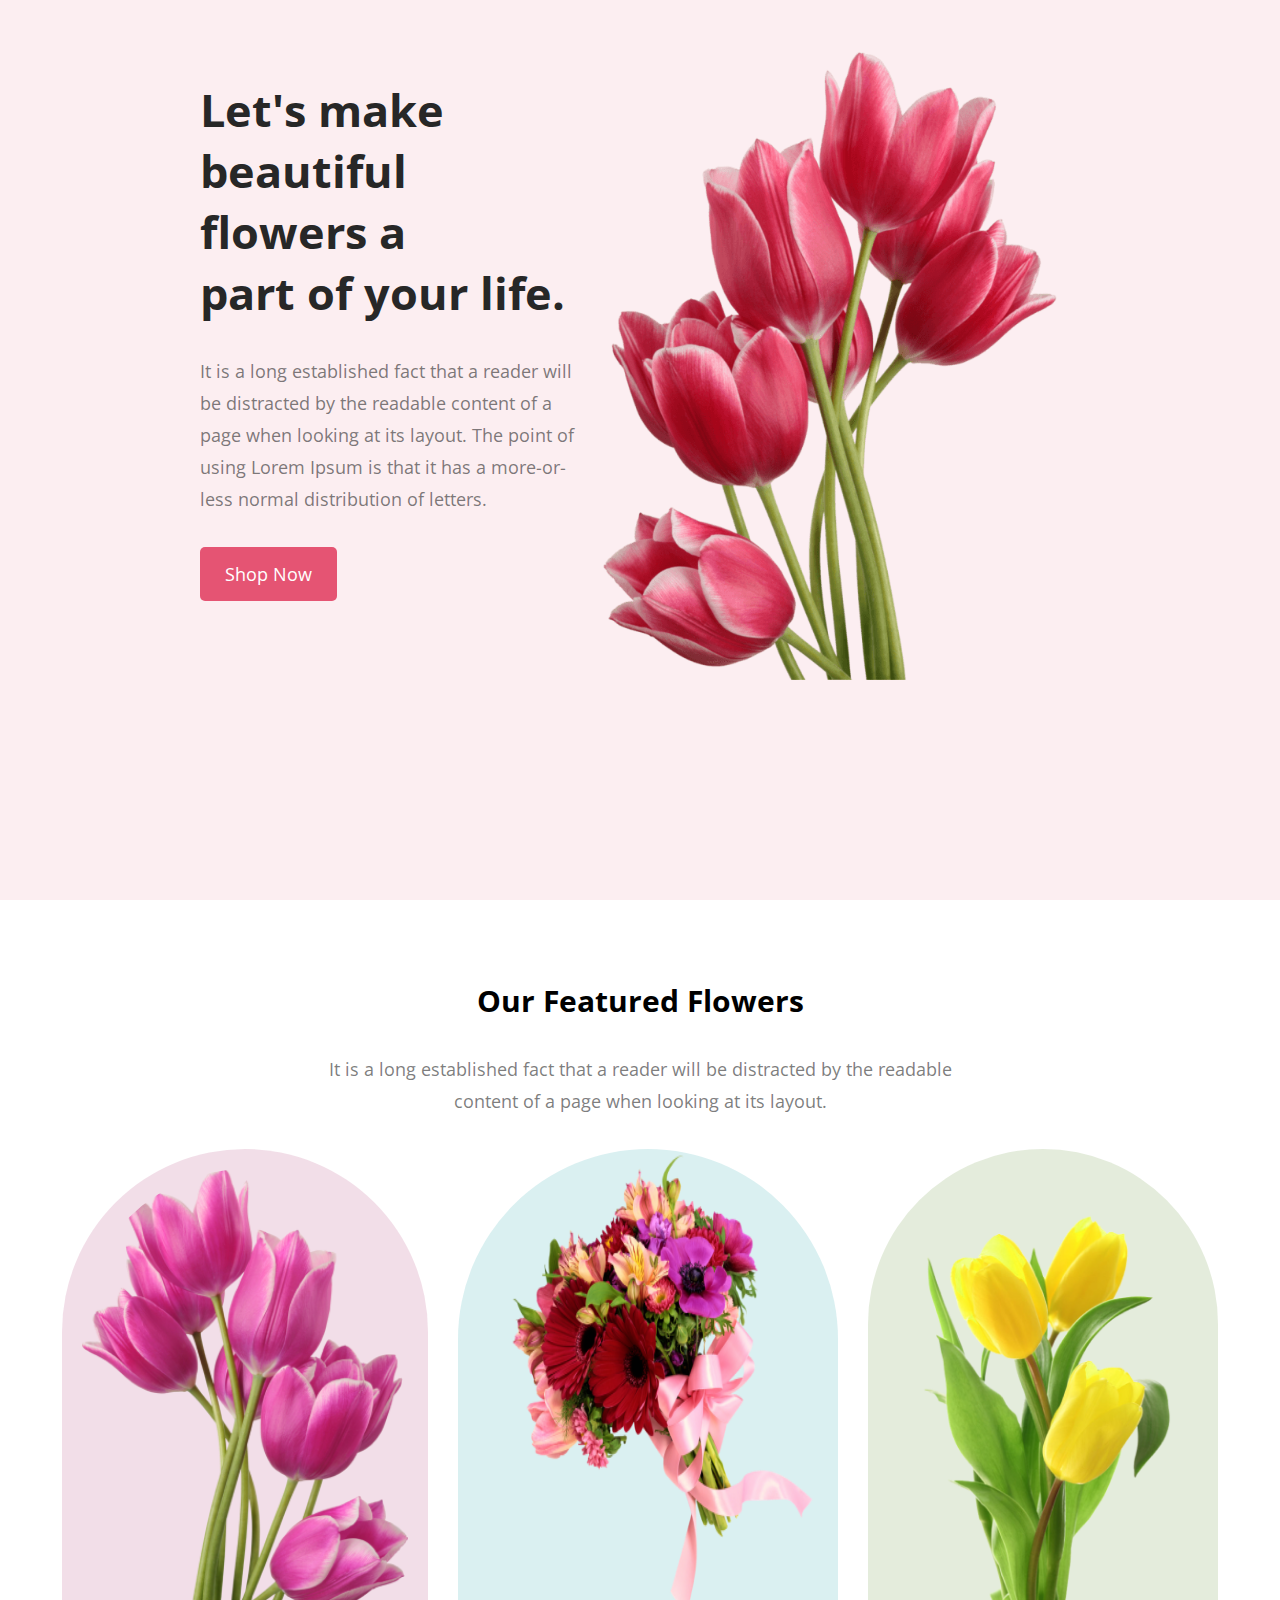
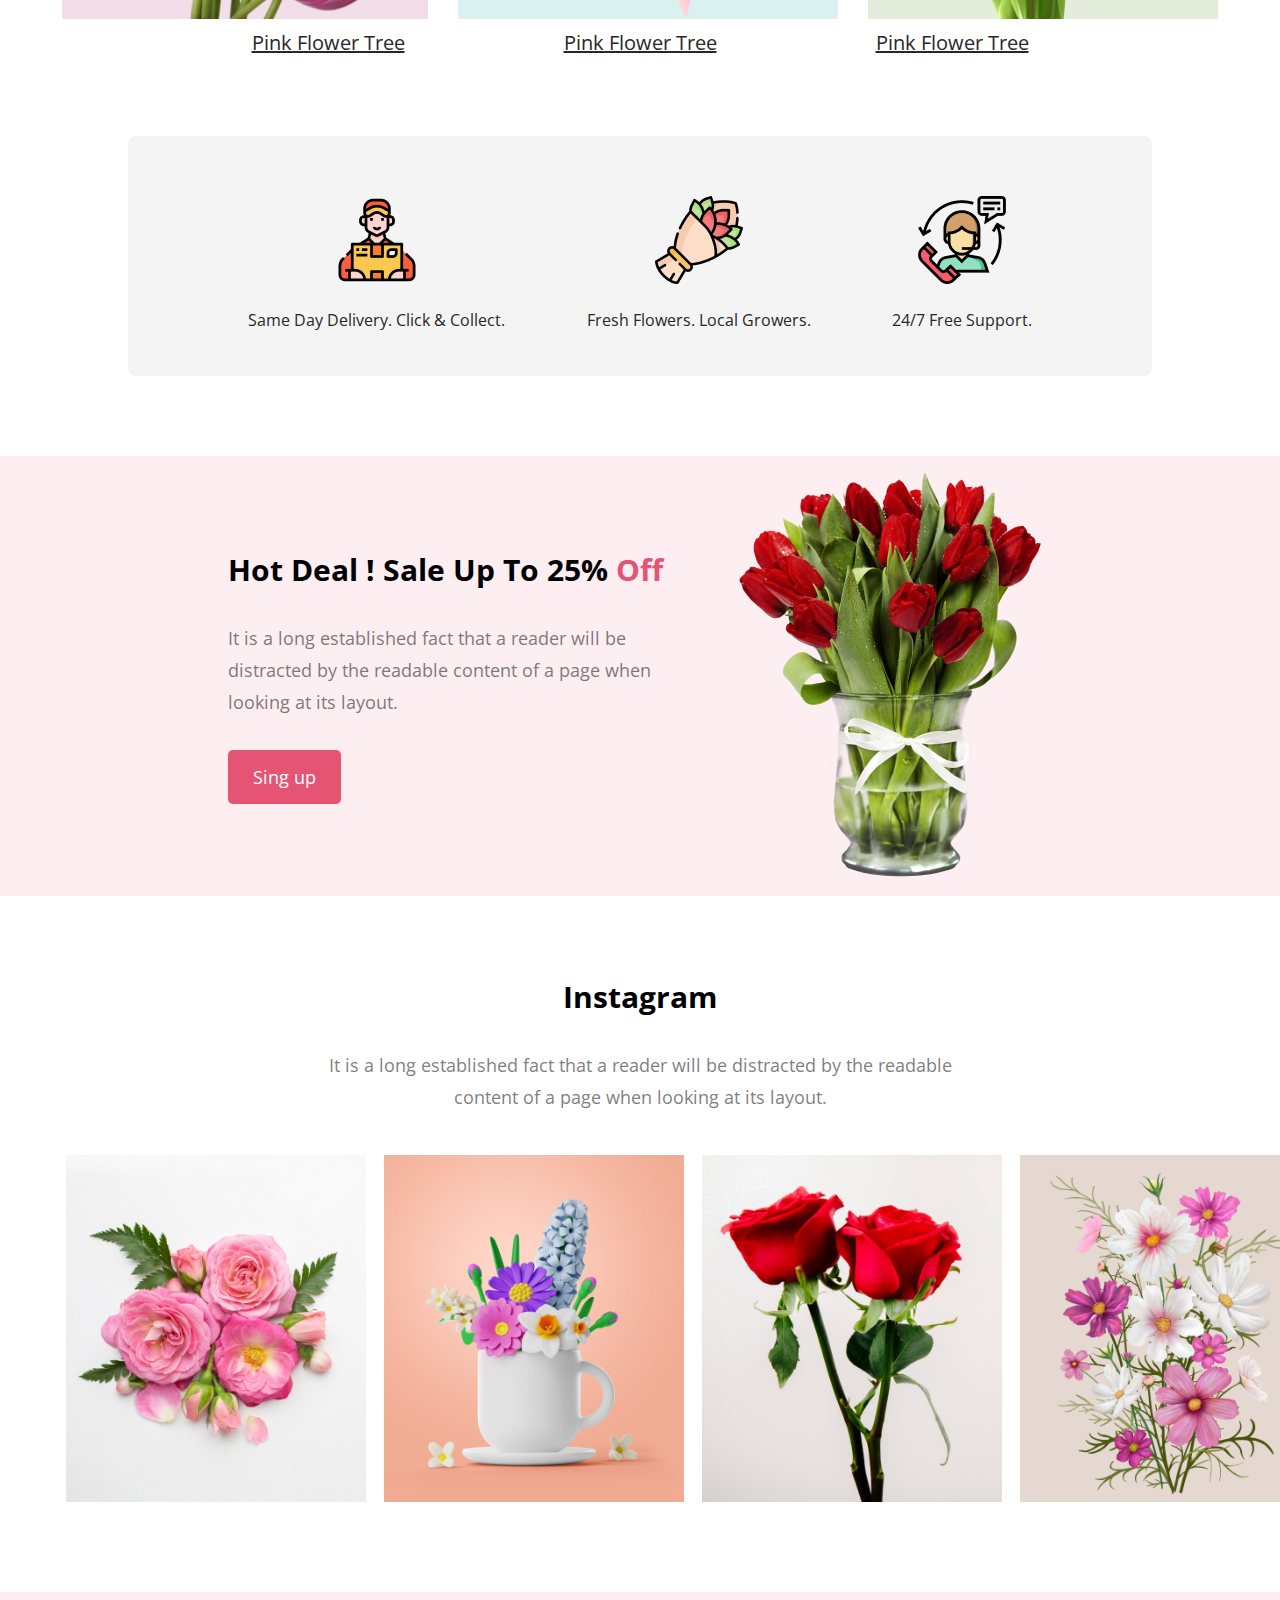
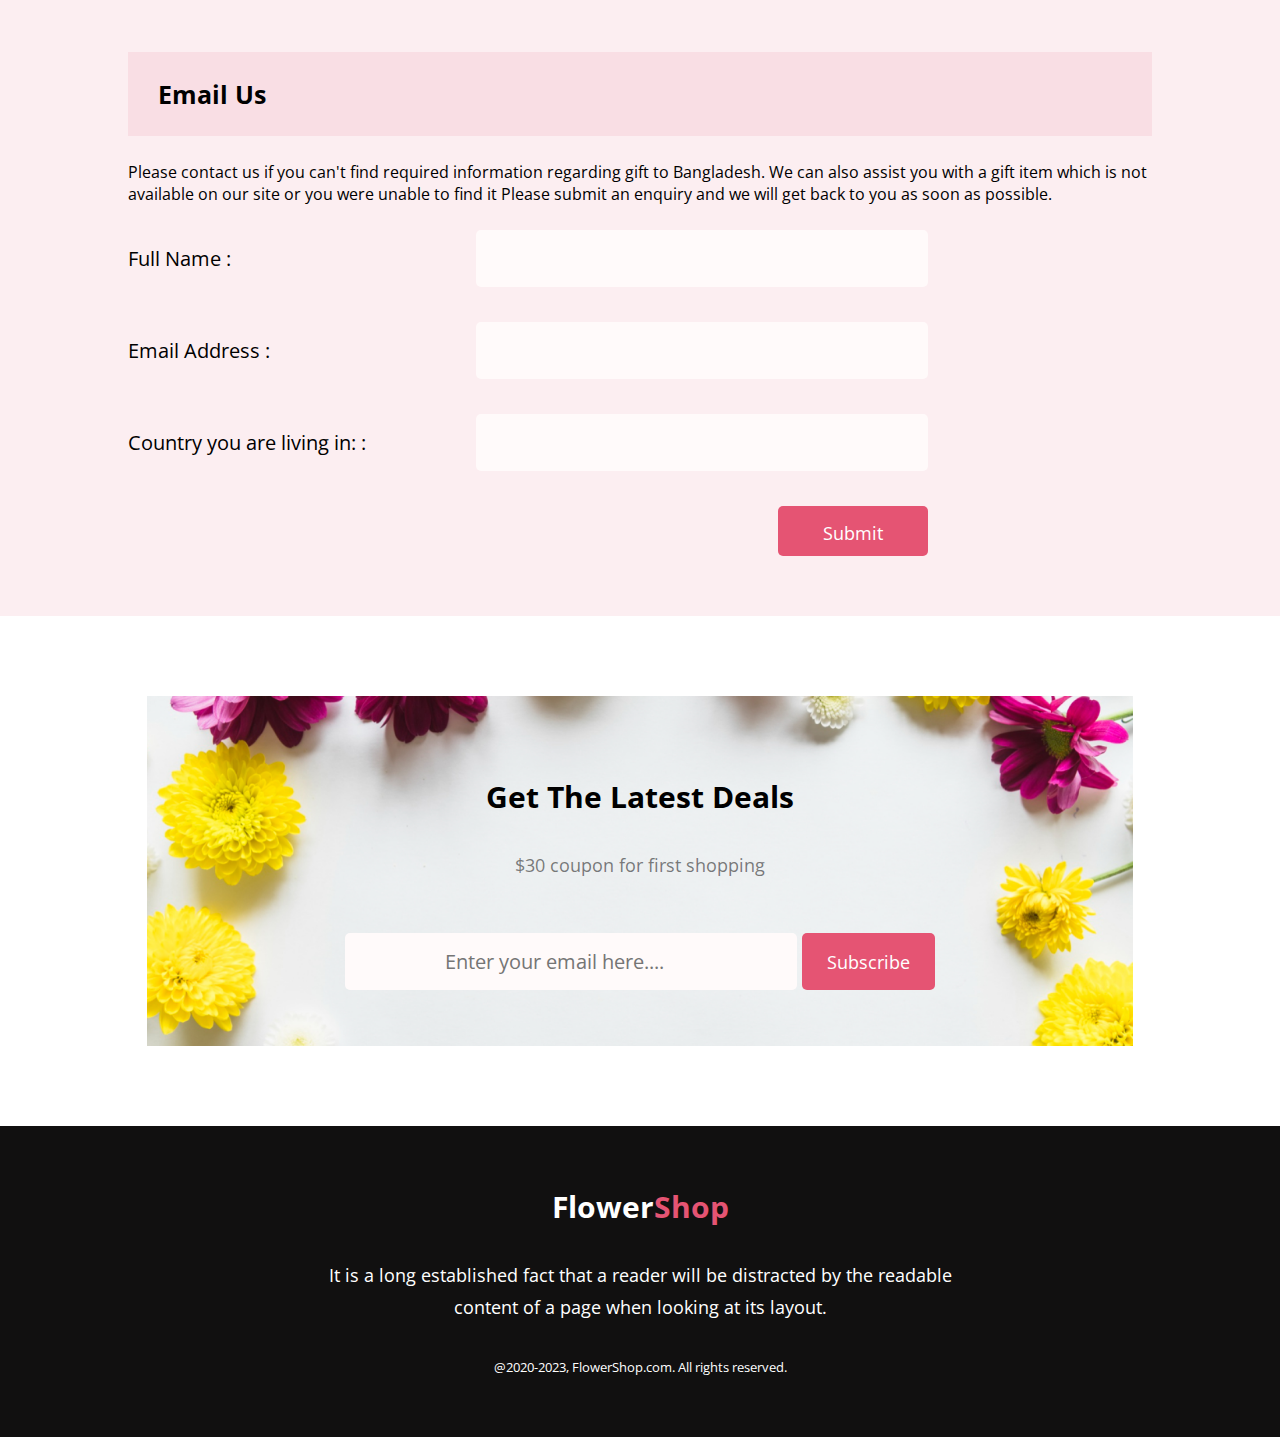
==== commit 41c96c53: "1st complite" ====
--- a/index.html
+++ b/index.html
@@ -155,11 +155,13 @@
                        </div>
                        <div class="input-dev">
                            <p>Country you are living in: : </p>
-                           <input type="text">
-                           
-                       </div>
-                       
-                       
+                           <input type="text"> 
+                        </div>
+
+                        <div class="submit-button">
+                            <button type="submit" class="btn submit">Submit</button>
+                        </div>
+
                    </form>
        
 
--- a/style.css
+++ b/style.css
@@ -40,7 +40,7 @@
     color:#Fff;
 }
 .banner-img{
-    width:400px;
+    width:500px;
     padding: 50px 0 0 0;
   }
   
@@ -91,10 +91,11 @@
 }
 
 .ancor{
-    display: flex;
-    text-align: center;
-    padding: 10px 200px;
+    width: 70%;
+    display: flex;
     justify-content: space-around;
+    margin: 10px auto;
+    gap:40px;
 }
 .ancor a{
     color:#272727;
@@ -158,6 +159,64 @@
 .img-box img{
     width: 300px;
 }
+
+/*------------------contact----------------------*/
+.contact{
+    margin-top: 80px;
+    background: rgba(229, 84, 115, 0.10);
+}
+
+.text-contact{
+    width: 80%;
+    margin: 0 auto;
+    padding: 60px;
+}
+.contact-dics{
+    background: rgba(229, 84, 115, 0.10);
+    padding: 25px 10px;
+    margin-bottom: 25px;
+}
+.contact-title{
+   padding-left: 20px;
+   font-size: 25px;
+   
+}
+form{
+    margin-top:25px;
+    display: flex;
+    flex-direction: column;
+    gap:10px;
+    width: 800px;
+}
+
+.input-dev p{
+    font-size: 20px;
+    font-weight: 500px;
+}
+input{
+  background-color: #fffafa;
+  padding: 15px 100px;
+  font-size: 20px;
+  color:#272727;
+  border: none;
+  border-radius: 5px;
+}
+.input-dev{
+    display: flex;
+    gap: 10px;
+    align-items: center;
+    justify-content: space-between;
+    margin-bottom: 25px;
+}
+.submit{
+    width: 150px;
+    height: 50px;
+}
+.submit-button{
+    display: flex;
+    justify-content:flex-end;
+}
+
 
 .subscribe{
     margin-top: 80px;
@@ -189,6 +248,8 @@
   border-radius: 5px;
 }
 
+/*------------footer-------------*/
+
 footer{
     margin-top: 80px;
     background-color: #111010;
@@ -201,50 +262,6 @@
 .foot{
     text-align: center;
 }
-.contact{
-    background: rgba(229, 84, 115, 0.10);
-}
-
-.text-contact{
-    width: 80%;
-    margin: 0 auto;
-    padding: 60px;
-}
-.contact-dics{
-    background: rgba(229, 84, 115, 0.10);
-    padding: 25px 10px;
-    margin-bottom: 25px;
-}
-.contact-title{
-   padding-left: 20px;
-   font-size: 25px;
-   
-}
-form{
-    margin-top: 25px;
-    display: flex;
-    flex-direction: column;
-    gap:10px;
-    width: 800px;
-}
-
-.input-dev p{
-    font-size: 20px;
-    font-weight: 500px;
-}
-input{
-  background-color: #fffafa;
-  padding: 15px 100px;
-  font-size: 20px;
-  color:#272727;
-  border: none;
-  border-radius: 5px;
-}
-.input-dev{
-    display: flex;
-    gap: 10px;
-    align-items: center;
-    justify-content: space-between;
-}
-
-
+
+
+
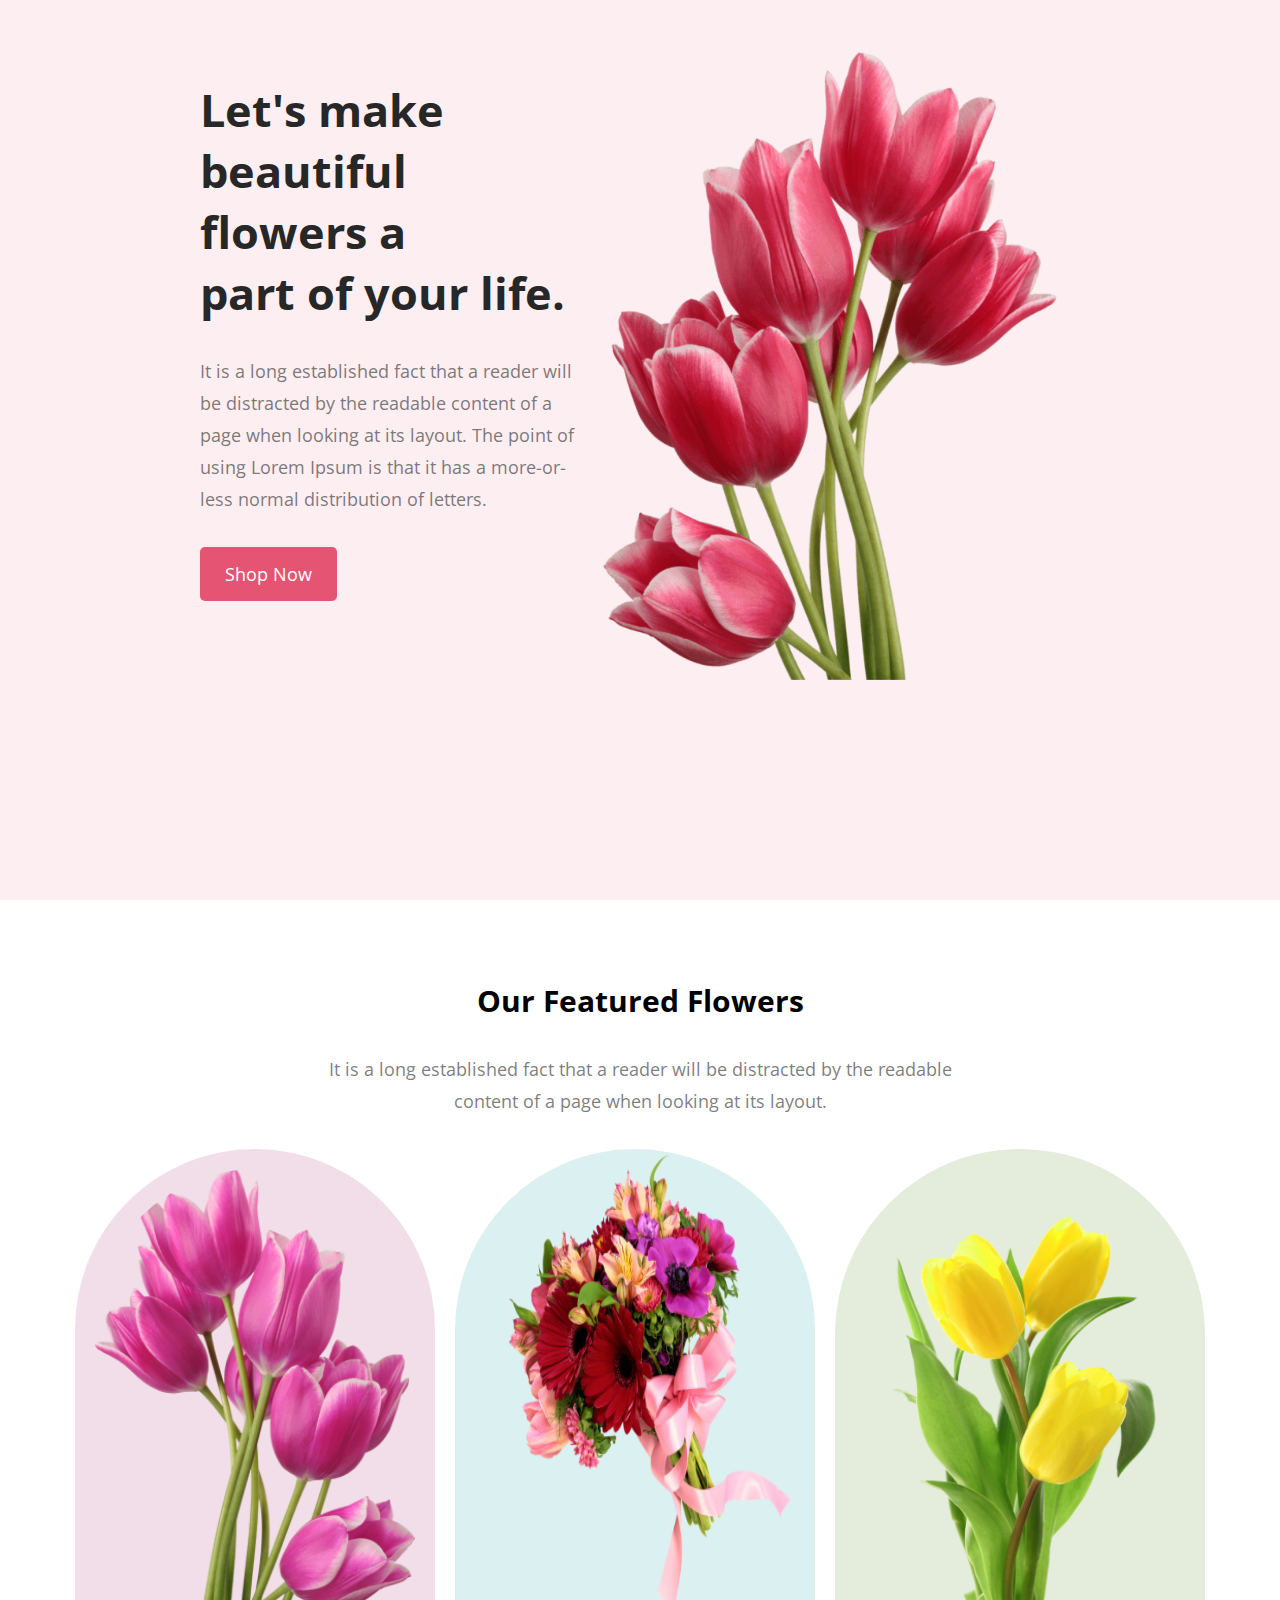
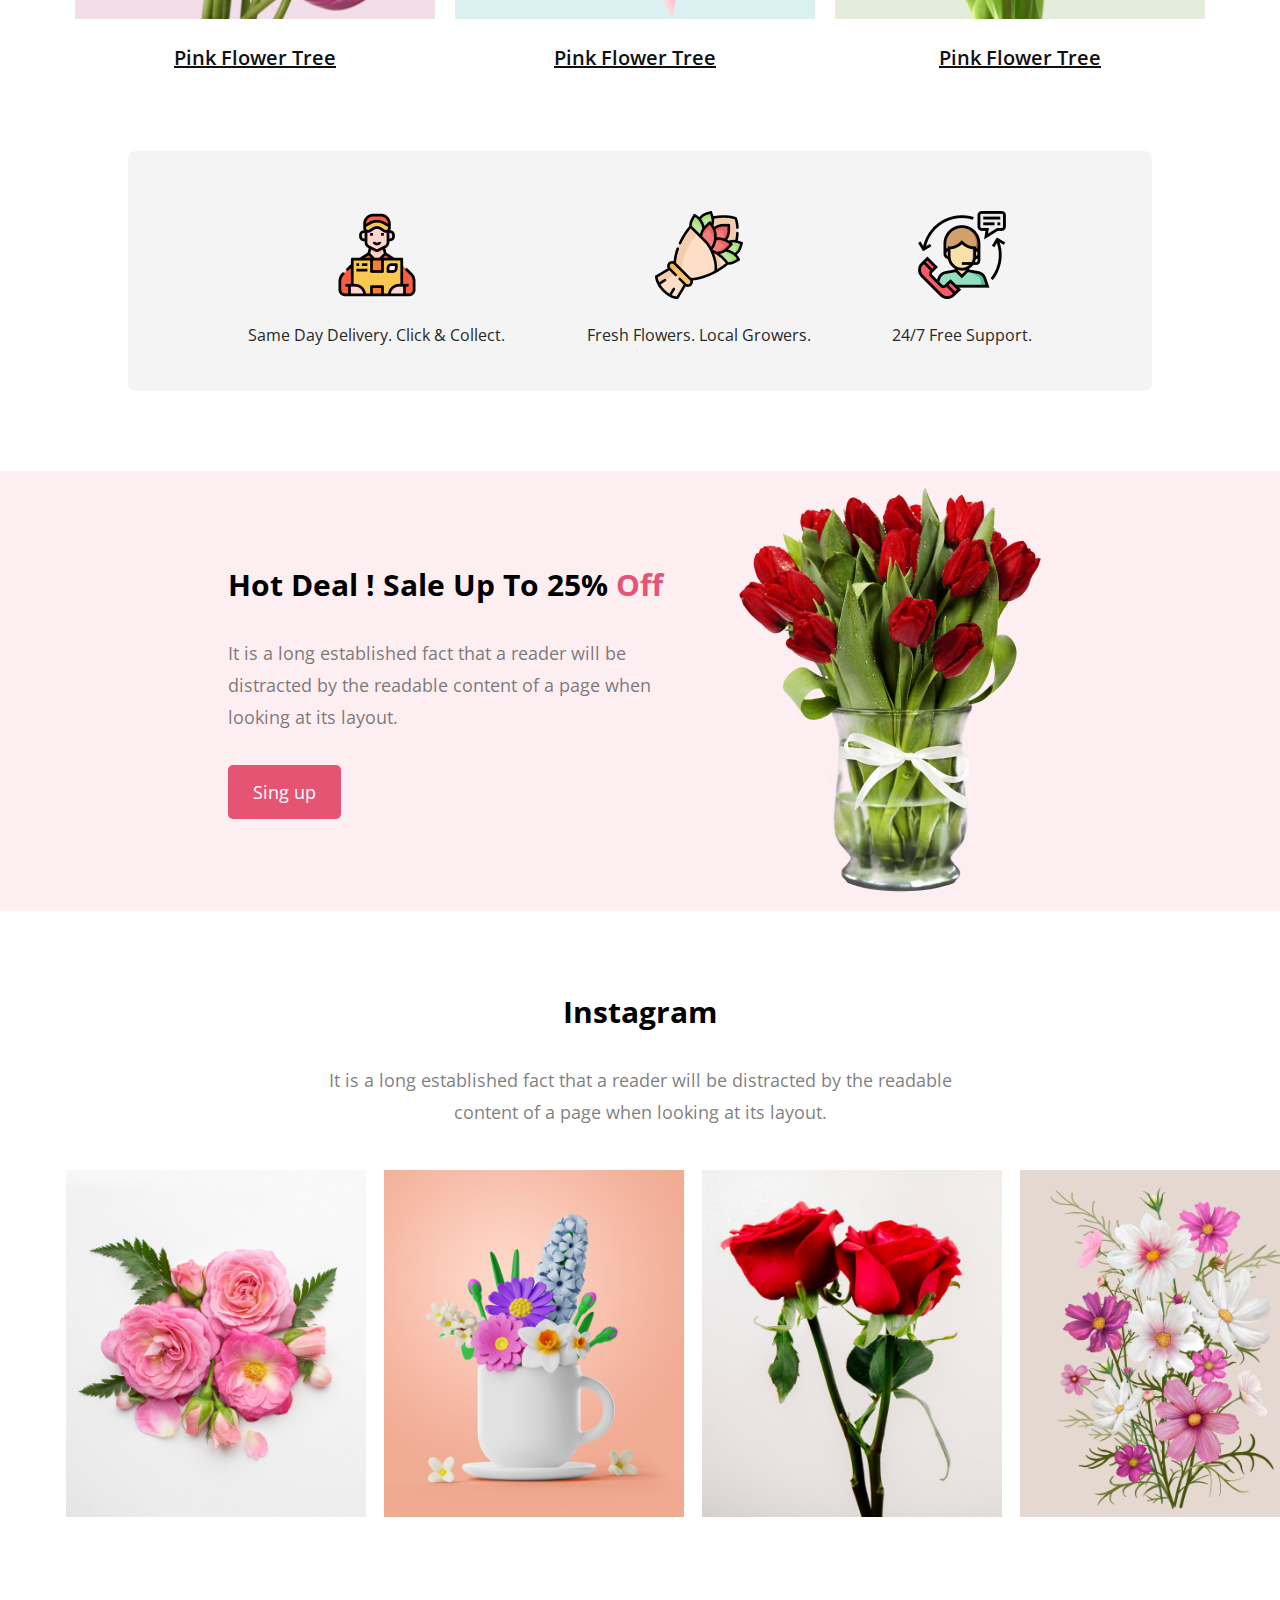
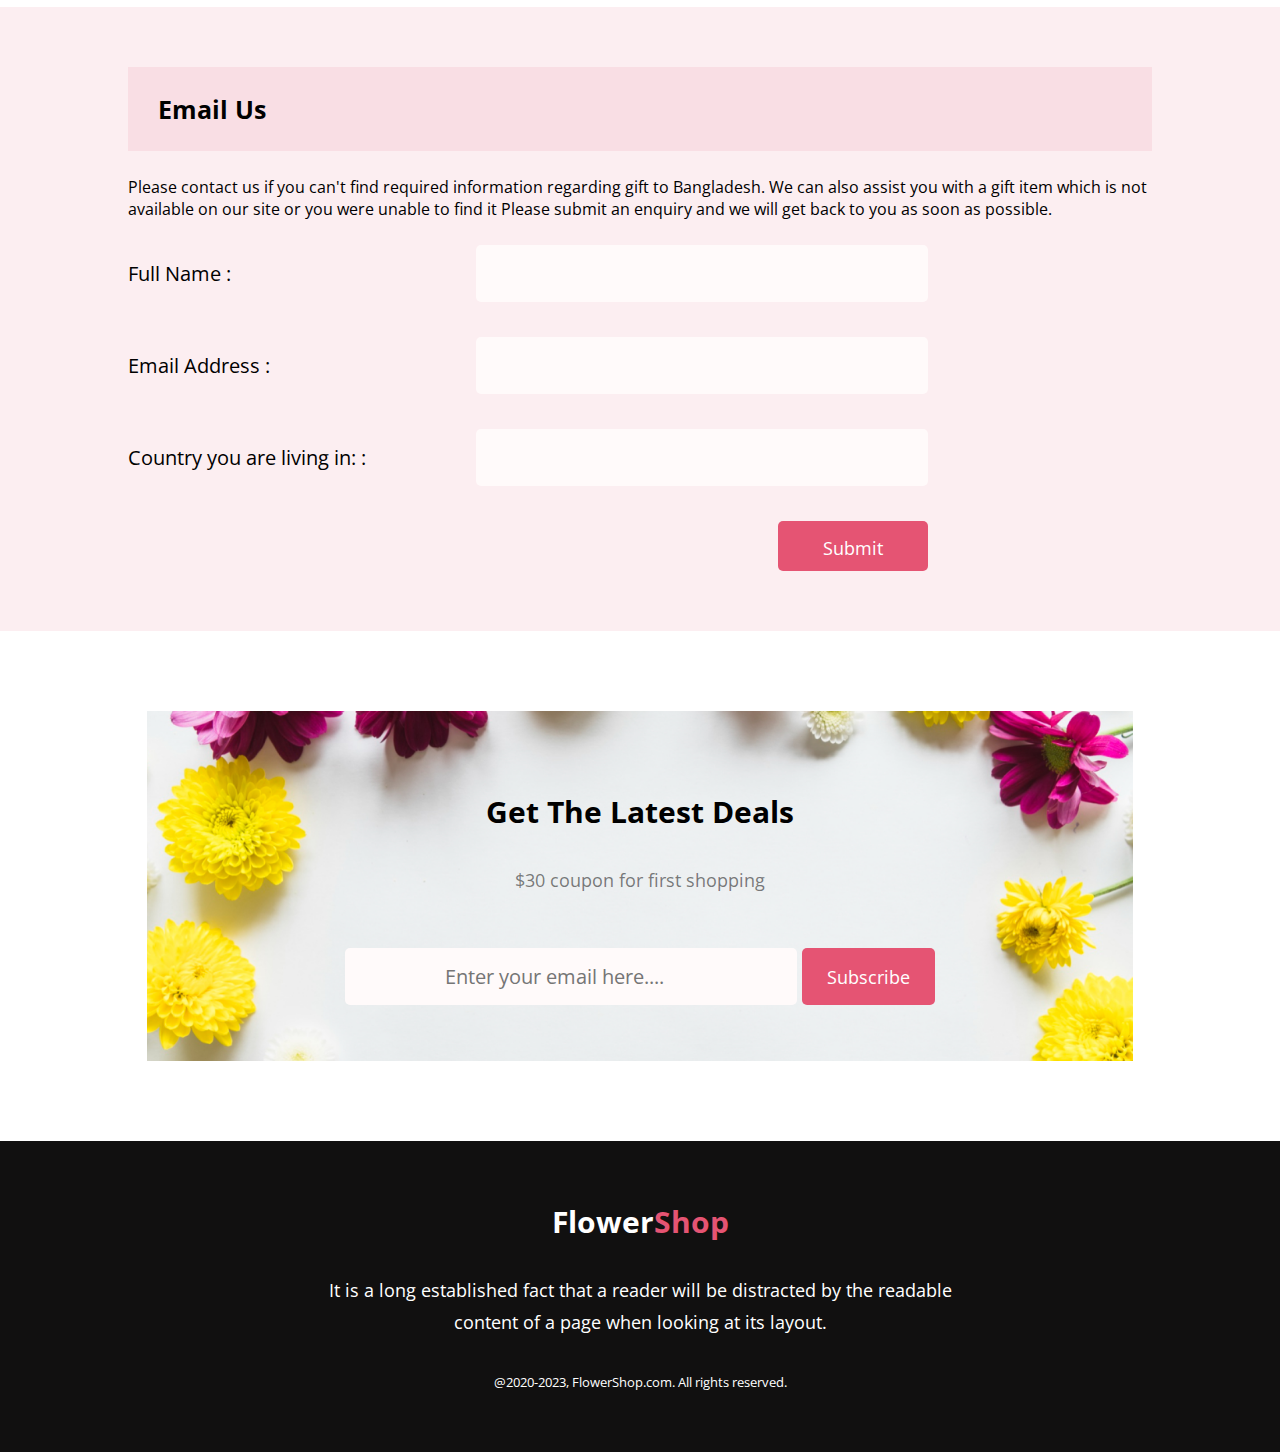
==== commit 4ea6f99c: "revition" ====
--- a/index.html
+++ b/index.html
@@ -20,28 +20,26 @@
     <header>
         <div class="banner">
 
-
             <div class="banner-title">
-                <h1>Let's make <br> beautiful flowers a <br> part of your life.</h1>
-                <p class="descrip">
-                    It is a long established fact that a reader will be distracted by the readable content of a page
-                    when looking at its layout. The point of using Lorem Ipsum is that it has a more-or-less normal
-                    distribution of letters.
-                </p>
-                <button class="btn">Shop Now</button>
-            </div>
-
-
+                  <h1>Let's make <br> beautiful flowers a <br> part of your life.</h1>
+                  <p class="descrip">
+                      It is a long established fact that a reader will be distracted by the readable content of a page
+                      when looking at its layout. The point of using Lorem Ipsum is that it has a more-or-less normal
+                      distribution of letters.
+                  </p>
+                  <button class="btn">Shop Now</button>
+            </div>
 
             <img src="Flower Asset/pngwing 10.png" class="banner-img">
-
 
         </div>
 
     </header>
     <!----------------------main section------------->
     <main>
+              <!------------feature section------------>
         <section class="feature">
+
             <div class="feature-bar">
                 <h1 class="title">Our Featured Flowers</h1>
                 <p class="descrip">
@@ -52,21 +50,27 @@
 
             <div class="features">
 
-                <img src="Flower Asset/pngwing 6.png" class="features-item-one">
-
-                <img src="Flower Asset/pngwing 5.png" class="features-item-tow">
-
-                <img src="Flower Asset/pngwing 7.png" class="features-item-three">
-
-            </div>
-
-            <div class="ancor">
-                <a href="">Pink Flower Tree</a>
-                <a href="">Pink Flower Tree</a>
-                <a href="">Pink Flower Tree</a>
-            </div>
-
-        </section>
+                <div class="features-ancor">
+                    <img src="Flower Asset/pngwing 6.png" class="features-item-one"> 
+                    <a href="">Pink Flower Tree</a>
+                </div>
+                
+                <div class="features-ancor">
+                    <img src="Flower Asset/pngwing 5.png" class="features-item-tow">
+                    <a href="">Pink Flower Tree</a>
+                </div>
+
+                <div class="features-ancor">
+                    <img src="Flower Asset/pngwing 7.png" class="features-item-three">
+                    <a href="">Pink Flower Tree</a>
+                </div>
+                 
+              
+            </div>
+     
+        </section>
+
+    <!--------------rectungule bar----------------->
 
         <section class="rectungul-box">
             <div class="rectungule">
@@ -90,6 +94,8 @@
 
         </section>
 
+ <!--------------------------hot item----------------------->
+
         <section class="hot">
             <div class="hot-deal">
                 <div class="right-bar">
@@ -105,7 +111,8 @@
 
         </section>
 
-        <!------instragram section------>
+ <!----------------------instragram section--------------------------------->
+
         <section class="insta">
             <div class="instagram">
                 <h1 class="title">Instagram</h1>
@@ -123,17 +130,15 @@
             </div>
 
         </section>
-
-
-     
+<!------------------------------contact------------------------->
 
         <section class="contact">
 
             <div class="text-contact">
 
-                <div class="contact-dics">
-                    <h1 class="contact-title">Email Us</h1>
-                </div>
+                  <div class="contact-dics">
+                      <h1 class="contact-title">Email Us</h1>
+                  </div>
                    
                    <p class="descript">
                        Please contact us if you can't find required information regarding gift to Bangladesh. We can also
@@ -146,13 +151,13 @@
                        <div class="input-dev">
                            <p>Full Name : </p>
                            <input type="text">
-                           
                        </div>
+
                        <div class="input-dev">
                            <p>Email Address : </p>
                            <input type="email">
-                           
                        </div>
+
                        <div class="input-dev">
                            <p>Country you are living in: : </p>
                            <input type="text"> 
@@ -163,12 +168,10 @@
                         </div>
 
                    </form>
-       
-
-            </div>
-        
-        </section>
-
+            </div>
+        </section>
+
+<!------------------------subscribe button box---------------------->
 
         <section class="subscribe">
             <div class="subs">
--- a/style.css
+++ b/style.css
@@ -4,6 +4,8 @@
     font-family: 'Lato', sans-serif;
     font-family: 'Open Sans', sans-serif;
 }
+
+/*-----------header--------------*/
 header{
     width:100vw;
     height: 100vh;
@@ -62,45 +64,47 @@
     width: 80%;
     display: flex; 
     justify-content: center;
-    gap: 30px;
-    margin:10px auto;
+    gap: 20px;
+    margin:25px auto;
 }
 
 .features-item-one{
     border-radius: 300px 300px 0px 0px;
     background: rgba(167, 33, 98, 0.15);
     padding: 20px 20px 0 20px;
-    width: 340px;
+    width: 320px;
     height: 450px;
+    margin-bottom: 20px;
 }
 
 .features-item-tow{
     border-radius: 300px 300px 0px 0px;
     background: rgba(5, 151, 160, 0.15);
     padding-left: 40px;
-    width: 340px;
+    width: 320px;
     height: 470px;
+    margin-bottom: 20px;
 }
 
 .features-item-three{
     border-radius: 300px 300px 0px 0px;
     background: rgba(71, 125, 17, 0.15); 
     padding: 20px 25px 0 25px;
-    width: 340px;
+    width: 320px;
     height: 450px;
-}
-
-.ancor{
-    width: 70%;
-    display: flex;
-    justify-content: space-around;
-    margin: 10px auto;
-    gap:40px;
-}
-.ancor a{
-    color:#272727;
+    margin-bottom: 20px;
+}
+
+.features-ancor{
+    text-align: center;
+    
+}
+.features-ancor a{
     font-size: 20px;
-}
+    color:#111010;
+    font-weight: 600;
+}
+/*---------------rectungule-box------------*/
 
 .rectungul-box{
     margin-top: 80px;
@@ -124,6 +128,8 @@
     margin-top: 20px;
     color:#272727;
 }
+
+/*---------------hot item-----------------*/
 .hot{
     margin-top: 80px;
     background: rgba(229, 84, 115, 0.10);
@@ -141,6 +147,8 @@
 .praimery{
   color:#E55473;
 }
+
+/*----------------------instragram------------------*/
 .insta{
  margin-top: 80px;
 }
@@ -217,7 +225,7 @@
     justify-content:flex-end;
 }
 
-
+/*---------------subscribe box---------------*/
 .subscribe{
     margin-top: 80px;
 }
